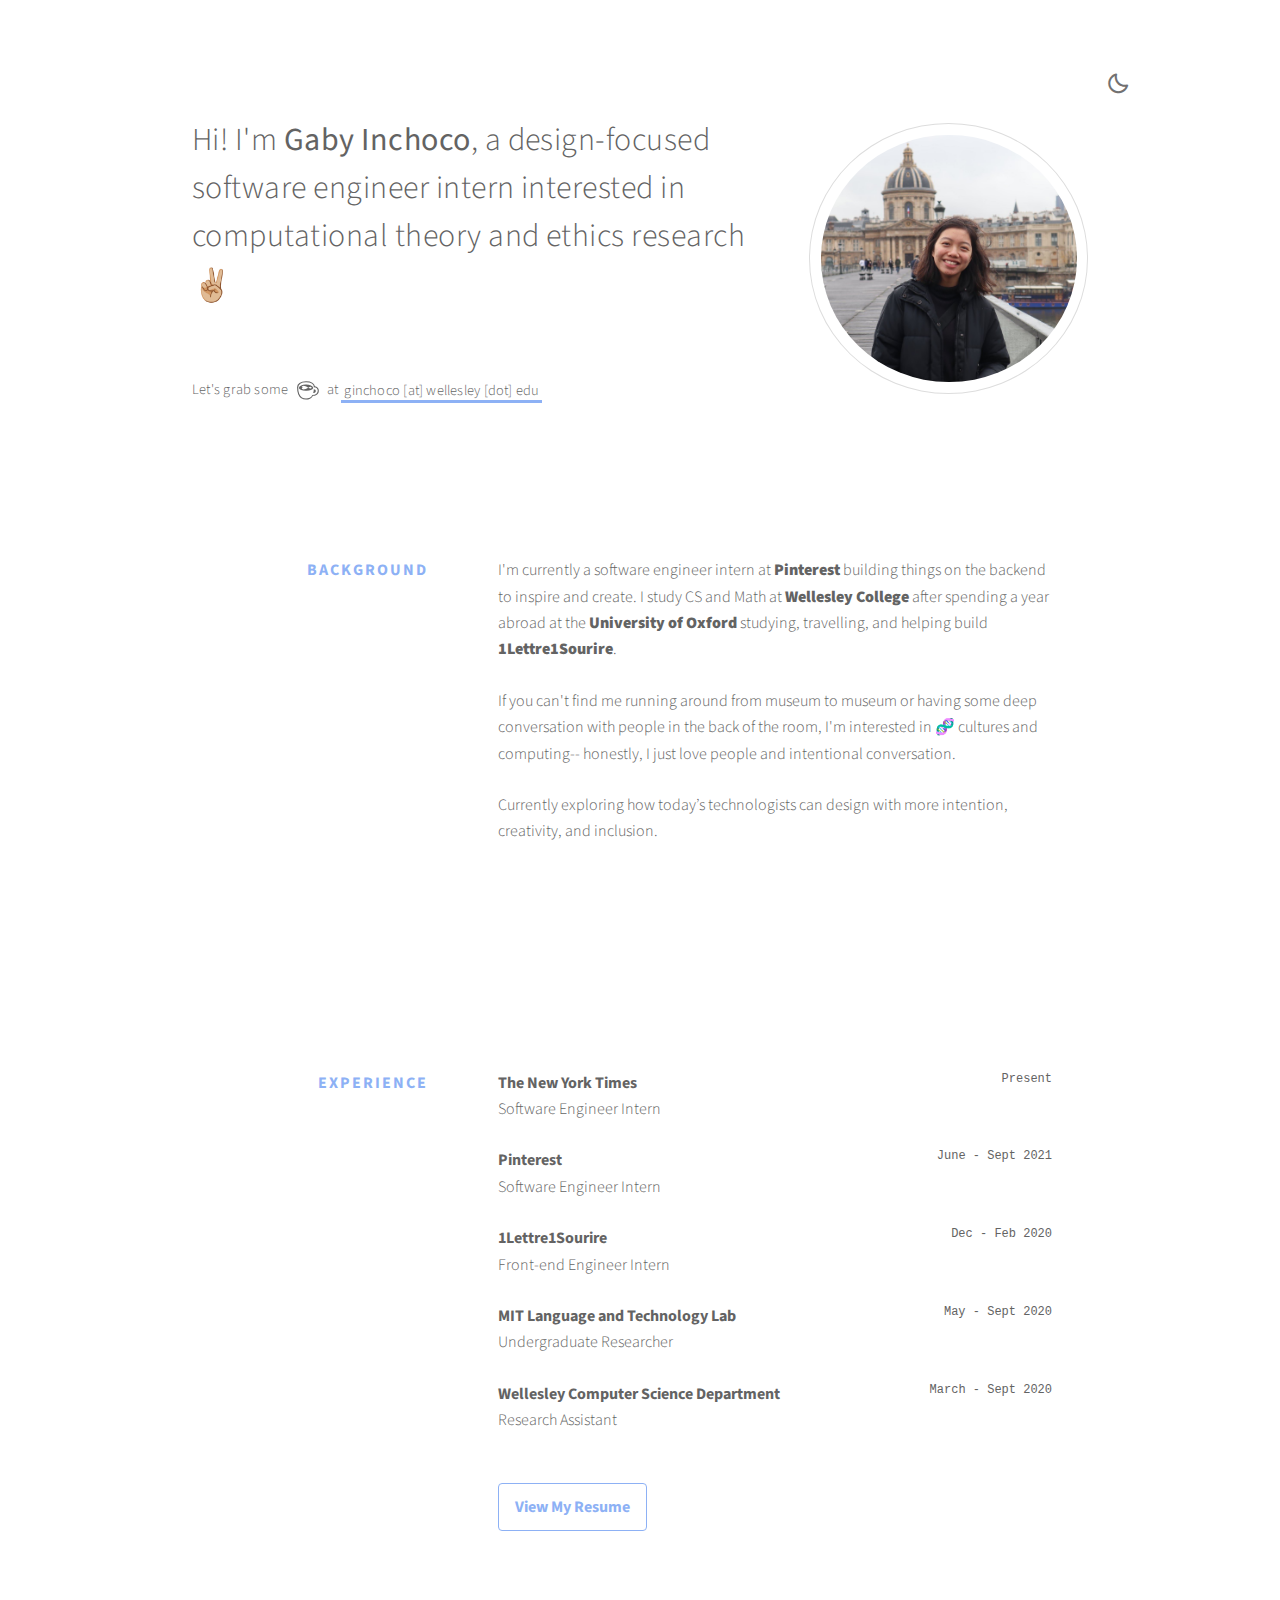
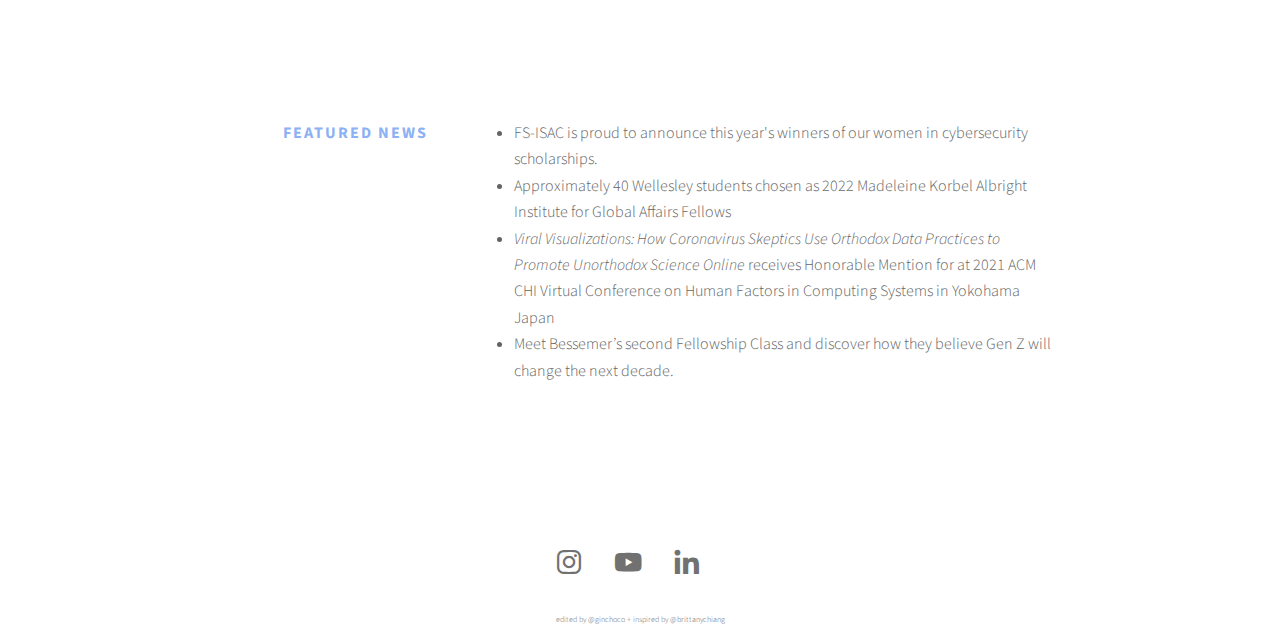
==== index.html @ db8f7f06 "update jobs" ====
<!DOCTYPE HTML>
<html>

<head>
	<title>Gabrielle Inchoco | Home</title>
	<meta charset="utf-8" />
	<meta name="viewport" content="width=device-width, initial-scale=1, user-scalable=no" />
	<meta name="description" content="Hi! I'm Gabrielle (or Gaby) Inchoco and welcome to my portfolio website. I'm a design-focused software engineer intern interested in computational theory and ethics research.">
	<link rel="stylesheet" href="assets/css/main.css"/>
	<link rel="stylesheet" href="https://unpkg.com/swiper/swiper-bundle.min.css"/>
	<link rel="icon"
		href="data:image/svg+xml,<svg xmlns=%22http://www.w3.org/2000/svg%22 viewBox=%220 0 100 100%22><text y=%22.9em%22 font-size=%2290%22>🏔️</text></svg>">
	<link href='https://unpkg.com/boxicons@2.0.9/css/boxicons.min.css' rel='stylesheet'>

</head>

<body class="is-preload">
	<div id="wrapper">
		<!-- Nav -->
				<nav id="nav-bar">
					<ul>
						<li><i class='bx bx-moon change-theme' id='theme-button' style='font-size: x-large'></i></li>
					</ul>
				</nav>

		<!-- Main -->
		<div id="main">

			<!-- Introduction -->
			<section id="intro" class="main">
				<div class="spotlight">
					<div class="content">
						<header class="major"></header>
						<p>
							<h2>Hi! I'm <b>Gaby Inchoco</b>, a design-focused software engineer intern interested in computational theory and ethics research
								<div class="shake">
									<span style='font-size:50;' class="hvr-buzz-out">&#9996;&#127996;</span>
								</div>	
							</h2>
							<br>
							<h5>
								Let's grab some <div class="bounce"><span style='font-size: xx-large;margin: .25em .20em;' class="hvr-bob">&#9749;</span></div> at
								<a href="mailto:ginchoco@wellesley.edu" class="highlight-link">ginchoco [at] wellesley [dot] edu</a>
							</h5>
						</p>
						
					</div>
					<span class="image major"><img src="images/profile_photo.jpg" alt="gaby inchoco portfolio profile picture"></span>
				</div>
			</section>


			<!-- Background Section -->
			<section class="section background">
				<div class="section_title">Background</div>
				<div class="section_content">
					<p> I'm currently a software engineer intern at 
						<a class="underline-link" href="https://www.pinterest.com/" target="_blank">Pinterest</a> 
						building things on the backend to inspire and create. I study CS and Math at 
						<a class="underline-link" href="https://www.wellesley.edu/" target="_blank">Wellesley College</a> 
						after spending a year abroad at the 
						<a class="underline-link" href="https://www.ox.ac.uk/" target="_blank">University of Oxford</a> 
						studying, travelling, and helping build 
						<a class="underline-link" href="https://1lettre1sourire.org/en/1-letter-1-smile/" target="_blank">1Lettre1Sourire</a>. 
					</p>

					<p>If you can't find me running around from museum to museum or having some deep conversation with people in the back of the room, I'm interested in 🧬 cultures and computing-- honestly, I just love people and intentional conversation.</p>
					<p>Currently exploring how today’s technologists can design with more intention, creativity, and inclusion.</p>
					<!-- <p>As a software engineer, I enjoy bridging the gap between engineering and design — combining my technical knowledge with my keen eye for design to create a beautiful product. My goal is to always build applications that are scalable and efficient under the hood while providing engaging, pixel-perfect user experiences.</p> -->
					<!-- <p><strong>When I'm not working</strong>, I'm probably painting, making videos, or spending hours in a museum.</p> -->
				</div>
			</section>

			<!-- Experience -->
			<section class="section experience">
				<div class="section_title">Experience</div>
				<div class="section_content">
					<div class="jobs">
				
						<!-- NYT -->
						<div class="job">
                            <div class="time-place">
                                <div class="job__company">
                                    <a href="https://www.nytco.com/" target="_blank">The New York Times</a>
                                </div>
                                <div class="job__time">Present</div>
                            </div>
                            <div class="job__position">Software Engineer Intern</div>
                        </div>

						<!-- Pinterest -->
						<div class="job">
                            <div class="time-place">
                                <div class="job__company">
                                    <a href="https://www.pinterest.com/" target="_blank">Pinterest</a>
                                </div>
                                <div class="job__time">June - Sept 2021</div>
                            </div>
                            <div class="job__position">Software Engineer Intern</div>
                        </div>

						<!-- MIT -->
						<div class="job">
                            <div class="time-place">
                                <div class="job__company">
                                    <a href="https://1lettre1sourire.org/en/1-letter-1-smile/" target="_blank">1Lettre1Sourire</a>
                                </div>
                                <div class="job__time">Dec - Feb 2020</div>
                            </div>
                            <div class="job__position">Front-end Engineer Intern</div>
                        </div>

						<!-- MIT -->
						<div class="job">
                            <div class="time-place">
                                <div class="job__company">
                                    <a href="https://langtechlab.mit.edu/" target="_blank">MIT Language and Technology Lab</a>
                                </div>
                                <div class="job__time">May - Sept 2020</div>
                            </div>
                            <div class="job__position">Undergraduate Researcher</div>
                        </div>

						<!-- MIT -->
						<div class="job">
                            <div class="time-place">
                                <div class="job__company">
                                    <a href="https://www.wellesley.edu/cs" target="_blank">Wellesley Computer Science Department</a>
                                </div>
                                <div class="job__time">March - Sept 2020</div>
                            </div>
                            <div class="job__position">Research Assistant</div>
                        </div>
					</div>
					<a href="Gabrielle Inchoco SWE Resume (1).pdf" target="_blank" class="arrow-link">View My Resume</a>
				</div>
			</section>

			<!-- Featured Section -->
			<section class="section featured">
				<div class="section_title">Featured News</div>
				<div class="section_content">
					<ul >
						<li><a href="https://www.fsisac.com/2020-scholarship-winners">FS-ISAC is proud to announce this year's winners of our women in cybersecurity scholarships.</a></li>
						<li><a href="https://www.wellesley.edu/albright/fellowship/fellows">Approximately 40 Wellesley students chosen as 2022 Madeleine Korbel Albright Institute for Global Affairs Fellows</a></li>
						<li><a href="https://dl.acm.org/doi/proceedings/10.1145/3411764?tocHeading=heading49"><i>Viral Visualizations: How Coronavirus Skeptics Use Orthodox Data Practices to Promote Unorthodox Science Online</i> receives Honorable Mention for at 2021 ACM CHI Virtual Conference on Human Factors in Computing Systems in Yokohama Japan</a></li>
						<li><a href="https://www.bvp.com/news/bessemers-2021-fellowship-class">Meet Bessemer’s second Fellowship Class and discover how they believe Gen Z will change the next decade. </a></li>
					</ul>
				</div>
			</section>


		</div>


		<!-- Footer -->
		<footer id="footer">
						
			<!-- Links -->
			<ul class="icons">
				<li><a href="https://www.instagram.com/gabyinchoco/" class="icon brands"><i
							class='bx bxl-instagram'></i></a></li>
				<li><a href="https://www.youtube.com/channel/UCKp_rww1Nr6jMNwsH_kmVCg" class="icon brands"><i
							class='bx bxl-youtube'></i></a></li>
				<li><a href="https://www.linkedin.com/in/gabrielle-inchoco/" class="icon brands"><i
							class='bx bxl-linkedin'></i></a></li>
			</ul>


			<p class="copyright">edited by <a href="https://github.com/ginchoco">@ginchoco</a> + inspired by <a href="https://github.com/bchiang7">@brittanychiang</a></p>
		</footer>

	</div>

	<!-- Scripts -->
	<script src="assets/js/jquery.min.js"></script>
	<script src="assets/js/jquery.scrollex.min.js"></script>
	<script src="assets/js/jquery.scrolly.min.js"></script>
	<script src="assets/js/browser.min.js"></script>
	<script src="assets/js/breakpoints.min.js"></script>
	<script src="assets/js/util.js"></script>
	<script src="assets/js/main.js"></script>
    <script src="https://unpkg.com/swiper/swiper-bundle.min.js"></script>
	<script>
		var swiper = new Swiper(".mySwiper", {
		  pagination: {
			el: ".swiper-pagination",
			clickable: true,
			renderBullet: function (index, className) {
			  return '<span class="' + className + '">' +  "</span>";
			},
		  },
		});
	  </script>
</body>

</html>
---- assets/css/main.css ----
@import url(fontawesome-all.min.css);
@import 'https://fonts.googleapis.com/css?family=Source+Sans+Pro:300,400';

/* Light theme */
:root {
	--background-color: white;
	--text-color: #636363; /* #636363 */
	--highlight-color: #8db1f5;
	--other-highlight-color: #8db2f531;
	--icon-color: #727171;
}

html, body, div, span, applet, object,
iframe, h1, h2, h3, h4, h5, h6, p, blockquote,
pre, a, abbr, acronym, address, big, cite,
code, del, dfn, em, img, ins, kbd, q, s, samp,
small, strike, strong, sub, sup, tt, var, b,
u, i, center, dl, dt, dd, ol, ul, li, fieldset,
form, label, legend, table, caption, tbody,
tfoot, thead, tr, th, td, article, aside,
canvas, details, embed, figure, figcaption,
footer, header, hgroup, menu, nav, output, ruby,
section, summary, time, mark, audio, video {
	margin: 0;
	padding: 0;
	border: 0;
	font-size: 100%;
	font: inherit;
	vertical-align: baseline;}

article, aside, details, figcaption, figure,
footer, header, hgroup, menu, nav, section {
	display: block;}

body {
	line-height: 1;
}

ol, ul {
	list-style: none;
}

blockquote, q {
	quotes: none;
}

	blockquote:before, blockquote:after, q:before, q:after {
		content: '';
		content: none;
	}

table {
	border-collapse: collapse;
	border-spacing: 0;
}

body {
	-webkit-text-size-adjust: none;
}

mark {
	background-color: transparent;
	color: inherit;
}

input::-moz-focus-inner {
	border: 0;
	padding: 0;
}

input, select, textarea {
	-moz-appearance: none;
	-webkit-appearance: none;
	-ms-appearance: none;
	appearance: none;
}

/* Basic */

	@-ms-viewport {
		width: device-width;
	}

	body {
		-ms-overflow-style: scrollbar;
	}

	@media screen and (max-width: 480px) {

		html, body {
			min-width: 320px;
		}

	}

	html {
		box-sizing: border-box;
	}

	*, *:before, *:after {
		box-sizing: inherit;
	}

	body {
		background-color: var(--background-color);
		margin-top: 2rem;
		}

		body.is-preload *, body.is-preload *:before, body.is-preload *:after {
			-moz-animation: none !important;
			-webkit-animation: none !important;
			-ms-animation: none !important;
			animation: none !important;
			-moz-transition: none !important;
			-webkit-transition: none !important;
			-ms-transition: none !important;
			transition: none !important;
		}
	
		/* SWIPER */
		.swiper {
			width: 100%;
			height: 100%;
			}

		.swiper-slide {
			text-align: center;
			font-size: 18px;
			background: #fff;

			/* Center slide text vertically */
			display: -webkit-box;
			display: -ms-flexbox;
			display: -webkit-flex;
			display: flex;
			-webkit-box-pack: center;
			-ms-flex-pack: center;
			-webkit-justify-content: center;
			justify-content: center;
			-webkit-box-align: center;
			-ms-flex-align: center;
			-webkit-align-items: center;
			align-items: center;
			}

		.swiper-pagination-bullet {
			opacity: 1;
			background: white !important;
			border: 2.5px solid var(--text-color) !important;
			padding: 3px;
			}

			.swiper-pagination-bullet-active {
				color: #fff;
				background: var(--text-color) !important; 
				border: 2.5px solid var(--text-color);
				}

	/* Buzz Out */
	@-webkit-keyframes hvr-buzz-out {
	10% {
		-webkit-transform: translateX(3px) rotate(2deg);
		transform: translateX(3px) rotate(2deg);
	}
	20% {
		-webkit-transform: translateX(-3px) rotate(-2deg);
		transform: translateX(-3px) rotate(-2deg);
	}
	30% {
		-webkit-transform: translateX(3px) rotate(2deg);
		transform: translateX(3px) rotate(2deg);
	}
	40% {
		-webkit-transform: translateX(-3px) rotate(-2deg);
		transform: translateX(-3px) rotate(-2deg);
	}
	50% {
		-webkit-transform: translateX(2px) rotate(1deg);
		transform: translateX(2px) rotate(1deg);
	}
	60% {
		-webkit-transform: translateX(-2px) rotate(-1deg);
		transform: translateX(-2px) rotate(-1deg);
	}
	70% {
		-webkit-transform: translateX(2px) rotate(1deg);
		transform: translateX(2px) rotate(1deg);
	}
	80% {
		-webkit-transform: translateX(-2px) rotate(-1deg);
		transform: translateX(-2px) rotate(-1deg);
	}
	90% {
		-webkit-transform: translateX(1px) rotate(0);
		transform: translateX(1px) rotate(0);
	}
	100% {
		-webkit-transform: translateX(-1px) rotate(0);
		transform: translateX(-1px) rotate(0);
	}
	}
	@keyframes hvr-buzz-out {
	10% {
		-webkit-transform: translateX(3px) rotate(2deg);
		transform: translateX(3px) rotate(2deg);
	}
	20% {
		-webkit-transform: translateX(-3px) rotate(-2deg);
		transform: translateX(-3px) rotate(-2deg);
	}
	30% {
		-webkit-transform: translateX(3px) rotate(2deg);
		transform: translateX(3px) rotate(2deg);
	}
	40% {
		-webkit-transform: translateX(-3px) rotate(-2deg);
		transform: translateX(-3px) rotate(-2deg);
	}
	50% {
		-webkit-transform: translateX(2px) rotate(1deg);
		transform: translateX(2px) rotate(1deg);
	}
	60% {
		-webkit-transform: translateX(-2px) rotate(-1deg);
		transform: translateX(-2px) rotate(-1deg);
	}
	70% {
		-webkit-transform: translateX(2px) rotate(1deg);
		transform: translateX(2px) rotate(1deg);
	}
	80% {
		-webkit-transform: translateX(-2px) rotate(-1deg);
		transform: translateX(-2px) rotate(-1deg);
	}
	90% {
		-webkit-transform: translateX(1px) rotate(0);
		transform: translateX(1px) rotate(0);
	}
	100% {
		-webkit-transform: translateX(-1px) rotate(0);
		transform: translateX(-1px) rotate(0);
	}
	}
	.shake{
		animation: hvr-buzz-out 2s;
		display: inline-block;
	}
	.hvr-buzz-out {
	display: inline-block;
	vertical-align: middle;
	-webkit-transform: perspective(1px) translateZ(0);
	transform: perspective(1px) translateZ(0);
	box-shadow: 0 0 1px rgba(0, 0, 0, 0);
	}
		.hvr-buzz-out:hover, .hvr-buzz-out:focus, .hvr-buzz-out:active {
		-webkit-animation-name: hvr-buzz-out;
		animation-name: hvr-buzz-out;
		-webkit-animation-duration: 0.75s;
		animation-duration: 1.25s;
		-webkit-animation-timing-function: linear;
		animation-timing-function: linear;
		-webkit-animation-iteration-count: 1;
		animation-iteration-count: 1;
		}
.bounce{
	animation: hvr-bob .5s;
	animation-iteration-count: 3;
	display: inline-block;
}
/* Bob */
@-webkit-keyframes hvr-bob {
	0% {
	  -webkit-transform: translateY(-8px);
	  transform: translateY(-8px);
	}
	50% {
	  -webkit-transform: translateY(-4px);
	  transform: translateY(-4px);
	}
	100% {
	  -webkit-transform: translateY(-8px);
	  transform: translateY(-8px);
	}
  }
  @keyframes hvr-bob {
	0% {
	  -webkit-transform: translateY(-8px);
	  transform: translateY(-8px);
	}
	50% {
	  -webkit-transform: translateY(-4px);
	  transform: translateY(-4px);
	}
	100% {
	  -webkit-transform: translateY(-8px);
	  transform: translateY(-8px);
	}
  }
  @-webkit-keyframes hvr-bob-float {
	100% {
	  -webkit-transform: translateY(-8px);
	  transform: translateY(-8px);
	}
  }
  @keyframes hvr-bob-float {
	100% {
	  -webkit-transform: translateY(-8px);
	  transform: translateY(-8px);
	}
  }
  .hvr-bob {
	display: inline-block;
	vertical-align: middle;
	-webkit-transform: perspective(1px) translateZ(0);
	transform: perspective(1px) translateZ(0);
	box-shadow: 0 0 1px rgba(0, 0, 0, 0);
  }
  .hvr-bob:hover, .hvr-bob:focus, .hvr-bob:active {
	-webkit-animation-name: hvr-bob-float, hvr-bob;
	animation-name: hvr-bob-float, hvr-bob;
	-webkit-animation-duration: .3s, .3s;
	animation-duration: .3s, .3s;
	-webkit-animation-delay: 0s, .3s;
	animation-delay: 0s, .3s;
	-webkit-animation-timing-function: ease-out, ease-in-out;
	animation-timing-function: ease-out, ease-in-out;
	-webkit-animation-iteration-count: 1, infinite;
	animation-iteration-count: 1, infinite;
	-webkit-animation-fill-mode: forwards;
	animation-fill-mode: forwards;
	-webkit-animation-direction: normal, alternate;
	animation-direction: normal, alternate;
  }
  


		/* Pop */
	@-webkit-keyframes hvr-pop {
		50% {
		-webkit-transform: scale(1.2);
		transform: scale(1.2);
		}
	}
	@keyframes hvr-pop {
		50% {
		-webkit-transform: scale(1.2);
		transform: scale(1.2);
		}
	}
	.hvr-pop {
		display: inline-block;
		vertical-align: middle;
		-webkit-transform: perspective(1px) translateZ(0);
		transform: perspective(1px) translateZ(0);
		box-shadow: 0 0 1px rgba(0, 0, 0, 0);
	}
	.hvr-pop:hover, .hvr-pop:focus, .hvr-pop:active {
		-webkit-animation-name: hvr-pop;
		animation-name: hvr-pop;
		-webkit-animation-duration: 0.3s;
		animation-duration: 0.3s;
		-webkit-animation-timing-function: linear;
		animation-timing-function: linear;
		-webkit-animation-iteration-count: 1;
		animation-iteration-count: 1;
	}
	
/* Type */

	body {
		background-color: var(--background-color); /* Background color*/
		/* Old color was light green #e8ebe8  #d7dadd fj */
		
		/* background-imafimage: linear-gradient(90deg, #efa8b0, #a89cc8, #8cc9f0); */
		/* background-image: url("images/overlay.png"), linear-gradient(45deg, #ffffff 5%, #EFAF87 95%); */
			
			/* background-image: url("images/overlay.png"), -moz-linear-gradient(45deg, #E5F3B8 15%, #9CB543 85%);
			background-image: url("images/overlay.png"), -webkit-linear-gradient(45deg, #9fb595 15%, #708068 85%);
			background-image: url("images/overlay.png"), -ms-linear-gradient(45deg, rgb(255, 255, 255) 15%, #7686ec 85%); */
			
		color: var(--icon-color); /* Social media icon colors */
	}

	body, input, select, textarea {
		font-family: "Source Sans Pro", Helveca, sans-serif;
		font-size: 17pt;
		font-weight: 300;
		line-height: 1.65;
	}

		@media screen and (max-width: 1680px) {

			body, input, select, textarea {
				font-size: 14pt;
			}

		}

		@media screen and (max-width: 1280px) {

			body, input, select, textarea {
				font-size: 12pt;
			}

		}

		@media screen and (max-width: 360px) {

			body, input, select, textarea {
				font-size: 11pt;
			}

		}
/* hyperlink */
	a {
		-moz-transition: color 0.2s ease, border-bottom 0.2s ease;
		-webkit-transition: color 0.2s ease, border-bottom 0.2s ease;
		-ms-transition: color 0.2s ease, border-bottom 0.2s ease;
		transition: color 0.2s ease, border-bottom 0.2s ease;
		text-decoration: none;
		color: var(--text-color);
	}
		a:hover{
			color: var(--highlight-color) !important;
		}

		a.highlight-link {
			-webkit-transition: all .2s ease-in-out;
			transition: all .2s ease-in-out;
			display: inline-block;
			padding: 2px 3px;
			text-decoration: none;
			-webkit-box-shadow: inset 0 -3px 0 var(--highlight-color);
			box-shadow: inset 0 -3px 0 var(--highlight-color);
		}
		/* fj */
		a.highlight-link:hover {
			-webkit-box-shadow: inset 0 -33px 0 0 #c7d2dd;
			box-shadow: inset 0 -33px 0 0 var(--highlight-color);
			color: var(--background-color) !important;
			border-radius: .25em;

		}
	
	strong, b {
		font-weight: 400;
	}

	em, i {
		font-style: italic;
	}

	p {
		margin: 0 0 2em 0;
	}

		p.content {
			-moz-columns: 20em 2;
			-webkit-columns: 20em 2;
			-ms-columns: 20em 2;
			columns: 20em 2;
			-moz-column-gap: 2em;
			-webkit-column-gap: 2em;
			-ms-column-gap: 2em;
			column-gap: 2em;
			text-align: justify;
		}

	h1, h2, h3, h4, h5, h6 {
		font-weight: 300;
		line-height: 1.5;
		margin: 0 0 0.7em 0;
		letter-spacing: .015em;
	}

		h1 a, h2 a, h3 a, h4 a, h5 a, h6 a {
			color: inherit;
			text-decoration: none;
		}

	h1 {
		font-size: 2.5em;
		line-height: 1.2;
	}

	h2 {
		font-size: 2em;
	}

	h3 {
		font-size: 1.25em;
	}

	h4 {
		font-size: 1.1em;
	}

	h5 {
		font-size: 0.9em;
	}

	h6 {
		font-size: 0.7em;
	}
	
	.title a {
		background-image: linear-gradient(to right, rgba(255,255,255,0) 50%, rgb(205, 230, 200) 50%);
		background-position: -0% 0;
		background-size: 200% auto;
		transition: background-position 0.5s ease-out;
	  }
	  .title a:hover {
		background-position: -99.99% 0;
	  }
	  
	@media screen and (max-width: 736px) {

		h1 {
			font-size: 2em;
		}

	}

	sub {
		font-size: 0.8em;
		position: relative;
		top: 0.5em;
	}

	sup {
		font-size: 0.8em;
		position: relative;
		top: -0.5em;
	}

	blockquote {
		border-left: solid 4px;
		font-style: italic;
		margin: 0 0 2em 0;
		padding: 0.5em 0 0.5em 2em;
	}

	code {
		border-radius: 8px;
		border: solid 1px;
		font-family: "Courier New", monospace;
		font-size: 0.9em;
		margin: 0 0.25em;
		padding: 0.25em 0.65em;
	}

	pre {
		-webkit-overflow-scrolling: touch;
		font-family: "Courier New", monospace;
		font-size: 0.9em;
		margin: 0 0 2em 0;
	}

		pre code {
			display: block;
			line-height: 1.75;
			padding: 1em 1.5em;
			overflow-x: auto;
		}

	hr {
		border: 0;
		border-bottom: solid 1px;
		margin: 2em 0;
	}

		hr.major {
			margin: 3em 0;
		}

	.align-left {
		text-align: left;
	}

	.align-center {
		text-align: center;
	}

	.align-right {
		text-align: right;
	}

	input, select, textarea {
		color: var(--background-color);
	}

	a:hover {
		color: var(--background-color);
	}

	strong, b {
		color: var(--background-color);
	}

	h1, h2, h3, h4, h5, h6 {
		color:var(--text-color);  /*Header "Portfolio" */
	}

	hr {
		border-bottom-color: rgba(255, 255, 255, 0.35);
	}


/* Section Background sb */

.section {
    display: -webkit-box;
    display: -ms-flexbox;
    display: flex;
    -webkit-box-pack: center;
    -ms-flex-pack: center;
    justify-content: center;
    padding: 150px 170px 40px 
}

@media screen and (max-width: 1280px) {
    .section {
        padding:100px
    }
}

@media screen and (max-width: 1024px) {
    .section {
        padding:50px
    }
}

@media screen and (max-width: 768px) {
    .section {
        display:block
    }
}

@media screen and (max-width: 480px) {
    .section {
        padding:50px 35px
    }
}

.section_title {
    -ms-flex-negative: 0;
    flex-shrink: 0;
    width: 200px;
    margin-right: 70px;
    text-transform: uppercase;
    text-align: right;
    font-weight: 700;
    letter-spacing: 2px;
	color: var(--highlight-color);
}

@media screen and (max-width: 1024px) {
    .section_title {
        margin-right:50px
    }
}

@media screen and (max-width: 850px) {
    .section_title {
        width:150px
    }
}

@media screen and (max-width: 768px) {
    .section_title {
        text-align:left;
        width: auto
    }
}

.section_content {
    font-weight: 300;
    font-size: 1rem;
    width: 100%;
    max-width: 650px;
	color: var(--text-color);
}

@media screen and (max-width: 768px) {
    .section_content {
        padding-top:30px;
        padding-left: 50px
    }
}

@media screen and (max-width: 480px) {
    .section_content {
        padding-left:30px
    }
}

.section_content p {
    margin-top: 0;
    margin-bottom: 25px
}

.section_content .underline-link {
    position: relative;
    display: inline-block;
	font-weight: 900;
}

.section_content .underline-link:after {
    position: absolute;
    top: 100%;
    left: 0;
    width: 100%;
    height: 1px;
    background: var(--highlight-color);
    content: '';
    opacity: 0;
    -webkit-transition: height .3s,opacity .3s,-webkit-transform .3s;
    transition: height .3s,opacity .3s,-webkit-transform .3s;
    transition: height .3s,opacity .3s,transform .3s;
    transition: height .3s,opacity .3s,transform .3s,-webkit-transform .3s;
    -webkit-transform: translateY(-5px);
    transform: translateY(-5px)
}

.section_content .underline-link:focus:after,.section_content .underline-link:hover:after {
    height: 2px;
    border-radius: 3px;
    opacity: 1;
    -webkit-transform: translateY(-2px);
    transform: translateY(-2px)
}


.arrow-link {
	color: var(--highlight-color);
    background-color: transparent;
    border: 1px solid var(--highlight-color);
    border-radius: 4px;
    padding: 0.75rem 1rem;
    line-height: 1;
    text-decoration: none;
	font-weight: 700
}
	.arrow-link:hover {
		color: var(--highlight-color) !important;
		background-color: var(--other-highlight-color);
		border: 1px solid var(--highlight-color);
		border-radius: 4px;
		padding: 0.75rem 1rem;
		line-height: 1;
		text-decoration: none;
		font-weight: 700
	}

/* Jobs */

.experience .jobs {
    margin-bottom: 60px
}

.experience .job {
    margin-bottom: 25px
}

.experience .job .time-place {
    display: -webkit-box;
    display: -ms-flexbox;
    display: flex;
    -webkit-box-pack: justify;
    -ms-flex-pack: justify;
    justify-content: space-between
}

@media screen and (max-width: 480px) {
    .experience .job .time-place {
        display:block
    }
}

.experience .job__company {
    font-weight: 700
}

.experience .job__time {
    font-size: .75rem;
    font-family: Inconsolata,monospace
}

@media screen and (max-width: 480px) {
    .experience .job__time {
        font-size:.75rem
    }
}

/* Box */

	.box {
		border-radius: 8px;
		border: solid;
		margin-bottom: 2em;
		padding: 1.5em;
	}

		.box > :last-child,
		.box > :last-child > :last-child,
		.box > :last-child > :last-child > :last-child {
			margin-bottom: 0;
		}

		.box.alt {
			border: 0;
			border-radius: 0;
			padding: 0;
		}

	.box {
		border-color: rgba(255, 255, 255, 0.35);
	}

/* Button */

	input[type="submit"],
	input[type="reset"],
	input[type="button"],
	button,
	.button {
		-moz-appearance: none;
		-webkit-appearance: none;
		-ms-appearance: none;
		appearance: none;
		-moz-transition: background-color 0.2s ease-in-out, color 0.2s ease-in-out;
		-webkit-transition: background-color 0.2s ease-in-out, color 0.2s ease-in-out;
		-ms-transition: background-color 0.2s ease-in-out, color 0.2s ease-in-out;
		transition: background-color 0.2s ease-in-out, color 0.2s ease-in-out;
		border-radius: 8px;
		border: 0;
		cursor: pointer;
		display: inline-block;
		font-weight: 300;
		height: 2.75em;
		line-height: 2.75em;
		min-width: 9.25em;
		padding: 0 1.5em;
		text-align: center;
		text-decoration: none;
		white-space: nowrap;
	}

		input[type="submit"].icon,
		input[type="reset"].icon,
		input[type="button"].icon,
		button.icon,
		.button.icon {
			padding-left: 1.35em;
		}

			input[type="submit"].icon:before,
			input[type="reset"].icon:before,
			input[type="button"].icon:before,
			button.icon:before,
			.button.icon:before {
				margin-right: 0.5em;
			}

		input[type="submit"].fit,
		input[type="reset"].fit,
		input[type="button"].fit,
		button.fit,
		.button.fit {
			width: 100%;
		}

		input[type="submit"].small,
		input[type="reset"].small,
		input[type="button"].small,
		button.small,
		.button.small {
			font-size: 0.8em;
		}

		input[type="submit"].large,
		input[type="reset"].large,
		input[type="button"].large,
		button.large,
		.button.large {
			font-size: 1.35em;
		}

		input[type="submit"].disabled, input[type="submit"]:disabled,
		input[type="reset"].disabled,
		input[type="reset"]:disabled,
		input[type="button"].disabled,
		input[type="button"]:disabled,
		button.disabled,
		button:disabled,
		.button.disabled,
		.button:disabled {
			pointer-events: none;
			opacity: 0.25;
		}

		@media screen and (max-width: 736px) {

			input[type="submit"],
			input[type="reset"],
			input[type="button"],
			button,
			.button {
				min-width: 0;
			}

		}

	input[type="submit"],
	input[type="reset"],
	input[type="button"],
	button,
	.button {
		background-color: transparent;
		box-shadow: inset 0 0 0 1px rgba(255, 255, 255, 0.35);
		color: var(--background-color) !important;
	}

		input[type="submit"]:hover,
		input[type="reset"]:hover,
		input[type="button"]:hover,
		button:hover,
		.button:hover {
			background-color: rgba(255, 255, 255, 0.075);
		}

		input[type="submit"]:active,
		input[type="reset"]:active, 
		input[type="button"]:active,
		button:active,
		.button:active {
			background-color: rgba(255, 255, 255, 0.2);
		}

		input[type="submit"].icon:before,
		input[type="reset"].icon:before,
		input[type="button"].icon:before,
		button.icon:before,
		.button.icon:before {
			color: rgba(255, 255, 255, 0.5);
		}

		input[type="submit"].primary,
		input[type="reset"].primary,
		input[type="button"].primary,
		button.primary,
		.button.primary {
			background-color: #8cc9f0;
			color: #ffffff !important;
			box-shadow: none;
		}

			input[type="submit"].primary:hover,
			input[type="reset"].primary:hover,
			input[type="button"].primary:hover,
			button.primary:hover,
			.button.primary:hover {
				background-color: #9acff2;
			}

			input[type="submit"].primary:active,
			input[type="reset"].primary:active,
			input[type="button"].primary:active,
			button.primary:active,
			.button.primary:active {
				background-color: #7ec3ee;
			}

			input[type="submit"].primary.icon:before,
			input[type="reset"].primary.icon:before,
			input[type="button"].primary.icon:before,
			button.primary.icon:before,
			.button.primary.icon:before {
				color: #ffffff !important;
			}

/* Form */

	form {
		margin: 0 0 2em 0;
	}

	label {
		display: block;
		font-size: 0.9em;
		font-weight: 400;
		margin: 0 0 1em 0;
	}

	input[type="text"],
	input[type="password"],
	input[type="email"],
	select,
	textarea {
		-moz-appearance: none;
		-webkit-appearance: none;
		-ms-appearance: none;
		appearance: none;
		border-radius: 8px;
		border: solid 1px;
		color: inherit;
		display: block;
		outline: 0;
		padding: 0 1em;
		text-decoration: none;
		width: 100%;
	}

		input[type="text"]:invalid,
		input[type="password"]:invalid,
		input[type="email"]:invalid,
		select:invalid,
		textarea:invalid {
			box-shadow: none;
		}

	select {
		background-size: 1.25rem;
		background-repeat: no-repeat;
		background-position: calc(100% - 1rem) center;
		height: 2.75em;
		padding-right: 2.75em;
		text-overflow: ellipsis;
	}

		select:focus::-ms-value {
			background-color: transparent;
		}

		select::-ms-expand {
			display: none;
		}

	input[type="text"],
	input[type="password"],
	input[type="email"],
	select {
		height: 2.75em;
	}

	textarea {
		padding: 0.75em 1em;
	}

	input[type="checkbox"],
	input[type="radio"] {
		-moz-appearance: none;
		-webkit-appearance: none;
		-ms-appearance: none;
		appearance: none;
		display: block;
		float: left;
		margin-right: -2em;
		opacity: 0;
		width: 1em;
		z-index: -1;
	}

		input[type="checkbox"] + label,
		input[type="radio"] + label {
			text-decoration: none;
			cursor: pointer;
			display: inline-block;
			font-size: 1em;
			font-weight: 300;
			padding-left: 2.4em;
			padding-right: 0.75em;
			position: relative;
		}

			input[type="checkbox"] + label:before,
			input[type="radio"] + label:before {
				-moz-osx-font-smoothing: grayscale;
				-webkit-font-smoothing: antialiased;
				display: inline-block;
				font-style: normal;
				font-variant: normal;
				text-rendering: auto;
				line-height: 1;
				text-transform: none !important;
				font-family: 'Font Awesome 5 Free';
				font-weight: 900;
			}

			input[type="checkbox"] + label:before,
			input[type="radio"] + label:before {
				border-radius: 8px;
				border: solid 1px;
				content: '';
				display: inline-block;
				font-size: 0.8em;
				height: 2.0625em;
				left: 0;
				line-height: 2.0625em;
				position: absolute;
				text-align: center;
				top: 0;
				width: 2.0625em;
			}

		input[type="checkbox"]:checked + label:before,
		input[type="radio"]:checked + label:before {
			content: '\f00c';
		}

	input[type="checkbox"] + label:before {
		border-radius: 8px;
	}

	input[type="radio"] + label:before {
		border-radius: 100%;
	}

	::-webkit-input-placeholder {
		opacity: 1.0;
	}

	:-moz-placeholder {
		opacity: 1.0;
	}

	::-moz-placeholder {
		opacity: 1.0;
	}

	:-ms-input-placeholder {
		opacity: 1.0;
	}

	label {
		color: #ffffff;
	}

	input[type="text"],
	input[type="password"],
	input[type="email"],
	select,
	textarea {
		background-color: rgba(255, 255, 255, 0.075);
		border-color: rgba(255, 255, 255, 0.35);
	}

		input[type="text"]:focus,
		input[type="password"]:focus,
		input[type="email"]:focus,
		select:focus,
		textarea:focus {
			border-color: #8cc9f0;
			box-shadow: 0 0 0 1px #8cc9f0;
		}

	select {
		background-image: url("data:image/svg+xml;charset=utf8,%3Csvg xmlns='https://www.w3.org/2000/svg' width='40' height='40' preserveAspectRatio='none' viewBox='0 0 40 40'%3E%3Cpath d='M9.4,12.3l10.4,10.4l10.4-10.4c0.2-0.2,0.5-0.4,0.9-0.4c0.3,0,0.6,0.1,0.9,0.4l3.3,3.3c0.2,0.2,0.4,0.5,0.4,0.9 c0,0.4-0.1,0.6-0.4,0.9L20.7,31.9c-0.2,0.2-0.5,0.4-0.9,0.4c-0.3,0-0.6-0.1-0.9-0.4L4.3,17.3c-0.2-0.2-0.4-0.5-0.4-0.9 c0-0.4,0.1-0.6,0.4-0.9l3.3-3.3c0.2-0.2,0.5-0.4,0.9-0.4S9.1,12.1,9.4,12.3z' fill='rgba(255, 255, 255, 0.35)' /%3E%3C/svg%3E");
	}

		select option {
			color: #ffffff;
			background: #935d8c;
		}

	input[type="checkbox"] + label,
	input[type="radio"] + label {
		color: rgba(255, 255, 255, 0.65);
	}

		input[type="checkbox"] + label:before,
		input[type="radio"] + label:before {
			background: rgba(255, 255, 255, 0.075);
			border-color: rgba(255, 255, 255, 0.35);
		}

	input[type="checkbox"]:checked + label:before,
	input[type="radio"]:checked + label:before {
		background-color: #ffffff;
		border-color: #ffffff;
		color: #935d8c;
	}

	input[type="checkbox"]:focus + label:before,
	input[type="radio"]:focus + label:before {
		border-color: #8cc9f0;
		box-shadow: 0 0 0 1px #8cc9f0;
	}

	::-webkit-input-placeholder {
		color: rgba(255, 255, 255, 0.5) !important;
	}

	:-moz-placeholder {
		color: rgba(255, 255, 255, 0.5) !important;
	}

	::-moz-placeholder {
		color: rgba(255, 255, 255, 0.5) !important;
	}

	:-ms-input-placeholder {
		color: rgba(255, 255, 255, 0.5) !important;
	}

	.formerize-placeholder {
		color: rgba(255, 255, 255, 0.5) !important;
	}

/* Icon */

	.icon {
		text-decoration: none;
		-moz-transition: background-color 0.2s ease-in-out, color 0.2s ease-in-out;
		-webkit-transition: background-color 0.2s ease-in-out, color 0.2s ease-in-out;
		-ms-transition: background-color 0.2s ease-in-out, color 0.2s ease-in-out;
		transition: background-color 0.2s ease-in-out, color 0.2s ease-in-out;
		border-bottom: none;
		position: relative;
		display: inline-block;
	}

		.icon:before {
			-moz-osx-font-smoothing: grayscale;
			-webkit-font-smoothing: antialiased;
			display: inline-block;
			font-style: normal;
			font-variant: normal;
			text-rendering: auto;
			line-height: 1;
			text-transform: none !important;
			font-family: 'Font Awesome 5 Free';
			font-weight: 400;
		}

		.icon > .label {
			display: none;
		}

		.icon:before {
			line-height: solid;
		}

		.icon.solid:before {
			font-weight: 900;
		}

		.icon.brands{
			font-size: xx-large;
			color: var(--icon-color) !important;
			display: inline-block;
			}

			.icon.brands:before {
				font-family: 'Font Awesome 5 Brands';
			}

			.icon.brands:hover {
				color: var(--highlight-color) !important;
			}


		@media screen and (max-width: 1680px) {

			.icon.major:before {
				font-size: 5.5rem;
			}

		}

		@media screen and (max-width: 1280px) {

			.icon.major:before {
				font-size: 4.75rem;
			}

		}

		@media screen and (max-width: 736px) {

			.icon.major {
				margin: 0 0 1.5em 0;
				padding: 0.35em;
			}

				.icon.major:before {
					font-size: 3.5rem;
				}

		}

	.icon.major {
		border-color: rgba(255, 255, 255, 0.35);
	}

		.icon.major:before {
			border-color: rgba(255, 255, 255, 0.35);
		}

	.icon.alt {
		border-color: rgba(255, 255, 255, 0.35);
		color: #ffffff;
	}

		.icon.alt:hover {
			background-color: rgba(255, 255, 255, 0.075);
		}

		.icon.alt:active {
			background-color: rgba(255, 255, 255, 0.2);
		}

/* Image */

	.image {
		border-radius: 8px;
		border: 0;
		display: inline-block;
		position: relative;
	}

		.image img {
			border-radius: 8px;
			display: block;
		}

		.image.left, .image.right {
			max-width: 40%;
		}

			.image.left img, .image.right img {
				width: 100%;
			}

		.image.left {
			float: left;
			margin: 0 1.5em 1em 0;
			top: 0.25em;
		}

		.image.right {
			float: right;
			margin: 0 0 1em 1.5em;
			top: 0.25em;
		}

		.image.fit {
			display: block;
			margin: 0 0 2em 0;
			width: 100%;
		}

			.image.fit img {
				width: 100%;
			}

		.image.main {
			display: block;
			margin: 0 0 3em 0;
			width: 100%;
		}

			.image.main img {
				width: 100%;
			}

/* List */

	ol {
		list-style: decimal;
		margin: 0 0 2em 0;
		padding-left: 1.25em;
	}

		ol li {
			padding-left: 0.25em;
		}

	ul {
		list-style: disc;
		padding-left: 1em;
	}

		/* ul li {
			padding-left: 0.5em;
		} */

		ul li a:hover {
			color: var(--highlight-color);
		}

		ul.alt {
			list-style: none;
			padding-left: 0;
		}

			ul.alt li {
				border-top: solid 1px;
				padding: 0.5em 0;
			}

				ul.alt li:first-child {
					border-top: 0;
					padding-top: 0;
					padding-right: 30px;
				}

	dl {
		margin: 0 0 2em 0;
	}

		dl dt {
			display: block;
			font-weight: 400;
			margin: 0 0 1em 0;
		}

		dl dd {
			margin-left: 2em;
		}

		dl.alt dt {
			display: block;
			width: 3em;
			margin: 0;
			clear: left;
			float: left;
		}

		dl.alt dd {
			margin: 0 0 0.85em 5.5em;
		}

		dl.alt:after {
			content: '';
			display: block;
			clear: both;
		}

	ul.alt li {
		border-top-color: rgba(255, 255, 255, 0.35);
	}

	dl dt {
		color: var(--background-color);
	}

/* Actions */

	ul.actions {
		display: -moz-flex;
		display: -webkit-flex;
		display: -ms-flex;
		display: inline-block;
		cursor: default;
		list-style: none;
		margin-left: -1em;
		padding-left: 0;
		
		/* -moz-transition: margin 0.2s ease;
				-webkit-transition: margin 0.2s ease;
				-ms-transition: margin 0.2s ease;
				transition: margin 0.2s ease; */
				/* display: inline-block;
				margin: 0 0.35em;
				padding: 0;
				vertical-align: middle; */
	}

		ul.actions li a { /*quick*/
			padding: 0 0 0 1em;
			vertical-align: middle;
			/* -moz-transition: font-size 0.2s ease;
					-webkit-transition: font-size 0.2s ease;
					-ms-transition: font-size 0.2s ease;
					transition: font-size 0.2s ease; */
					/* display: inline-block;
					height: 2.25em;
					line-height: 2.25em;
					padding: 0 1.25em;
					border: 0;
					border-radius: 8px;
					box-shadow: inset 0 0 0 1px transparent; */

					
		}

		

		ul.actions.special {
			-moz-justify-content: center;
			-webkit-justify-content: center;
			-ms-justify-content: center;
			justify-content: center;
			width: 100%;
			margin-left: 0;
		}

			ul.actions.special li:first-child {
				padding-left: 0;
			}

		ul.actions.stacked {
			-moz-flex-direction: column;
			-webkit-flex-direction: column;
			-ms-flex-direction: column;
			flex-direction: column;
			margin-left: 0;
		}

			ul.actions.stacked li {
				padding: 1.3em 0 0 0;
			}

				ul.actions.stacked li:first-child {
					padding-top: 0;
				}

		ul.actions.fit {
			width: calc(100% + 1em);
		}

			ul.actions.fit li {
				-moz-flex-grow: 1;
				-webkit-flex-grow: 1;
				-ms-flex-grow: 1;
				flex-grow: 1;
				-moz-flex-shrink: 1;
				-webkit-flex-shrink: 1;
				-ms-flex-shrink: 1;
				flex-shrink: 1;
				width: 100%;
			}

				ul.actions.fit li > * {
					width: 100%;
				}

			ul.actions.fit.stacked {
				width: 100%;
			}

		@media screen and (max-width: 480px) {

			ul.actions:not(.fixed) {
				-moz-flex-direction: column;
				-webkit-flex-direction: column;
				-ms-flex-direction: column;
				flex-direction: column;
				margin-left: 0;
				width: 100% !important;
			}

				ul.actions:not(.fixed) li {
					-moz-flex-grow: 1;
					-webkit-flex-grow: 1;
					-ms-flex-grow: 1;
					flex-grow: 1;
					-moz-flex-shrink: 1;
					-webkit-flex-shrink: 1;
					-ms-flex-shrink: 1;
					flex-shrink: 1;
					padding: 1em 0 0 0;
					text-align: center;
					width: 100%;
				}

					ul.actions:not(.fixed) li > * {
						width: 100%;
					}

					ul.actions:not(.fixed) li:first-child {
						padding-top: 0;
					}

					ul.actions:not(.fixed) li input[type="submit"],
					ul.actions:not(.fixed) li input[type="reset"],
					ul.actions:not(.fixed) li input[type="button"],
					ul.actions:not(.fixed) li button,
					ul.actions:not(.fixed) li .button {
						width: 100%;
					}

						ul.actions:not(.fixed) li input[type="submit"].icon:before,
						ul.actions:not(.fixed) li input[type="reset"].icon:before,
						ul.actions:not(.fixed) li input[type="button"].icon:before,
						ul.actions:not(.fixed) li button.icon:before,
						ul.actions:not(.fixed) li .button.icon:before {
							margin-left: -0.5rem;
						}

		}

/* Icons */

	ul.icons {
		cursor: default;
		list-style: none;
		padding-left: 0;
		text-align: center;
		width: 100%;
		display: inline-block !important; 
		margin-top: 1.5rem;
	}

		ul.icons li {
			display: inline-block !important;
			margin-right: 1.5rem;
		}

/* Section/Article */

	section.special, article.special {
		text-align: center;
	}

	header.major {
		margin-bottom: 3em;
	}

		header.major h2 {
			font-size: 2em;
		}

			header.major h2:after {
				display: block;
				content: '';
				width: 3.25em;
				height: 2px;
				margin: 0.7em 0 1em 0;
				border-radius: 2px;
			}

				section.special header.major h2:after, article.special header.major h2:after {
					margin-left: auto;
					margin-right: auto;
				}

		header.major p {
			font-size: 1.25em;
			letter-spacing: -0.025em;
			
		}

		header.major.special {
			text-align: center;
		}

			header.major.special h2:after {
				margin-left: auto;
				margin-right: auto;
			}

	footer.major {
		margin-top: 1em;
	}

	@media screen and (max-width: 736px) {

		header.major {
			margin-bottom: 0;
		}

			header.major h2 {
				font-size: 1.5em;
			}

			header.major p {
				font-size: 1em;
				letter-spacing: 0;
			}

				header.major p br {
					display: none;
				}

		footer.major {
			margin-top: 0;
		}

	}

	header.major h2:after {
		background-color: rgba(255, 255, 255, 0.35);
	}

/* Table */

	.table-wrapper {
		-webkit-overflow-scrolling: touch;
		overflow-x: auto;
	}

	table {
		margin: 0 0 2em 0;
		width: 100%;
	}

		table tbody tr {
			border: solid 1px;
			border-left: 0;
			border-right: 0;
		}

		table td {
			padding: 0.75em 0.75em;
		}

		table th {
			font-size: 0.9em;
			font-weight: 400;
			padding: 0 0.75em 0.75em 0.75em;
			text-align: left;
		}

		table thead {
			border-bottom: solid 2px;
		}

		table tfoot {
			border-top: solid 2px;
		}

		table.alt {
			border-collapse: separate;
		}

			table.alt tbody tr td {
				border: solid 1px;
				border-left-width: 0;
				border-top-width: 0;
			}

				table.alt tbody tr td:first-child {
					border-left-width: 1px;
				}

			table.alt tbody tr:first-child td {
				border-top-width: 1px;
			}

			table.alt thead {
				border-bottom: 0;
			}

			table.alt tfoot {
				border-top: 0;
			}

	table tbody tr {
		border-color: rgba(255, 255, 255, 0.35);
	}

		table tbody tr:nth-child(2n + 1) {
			background-color: rgba(255, 255, 255, 0.075);
		}

	table th {
		color: #ffffff;
	}

	table thead {
		border-bottom-color: rgba(255, 255, 255, 0.35);
	}

	table tfoot {
		border-top-color: rgba(255, 255, 255, 0.35);
	}

	table.alt tbody tr td {
		border-color: rgba(255, 255, 255, 0.35);
	}

/* Features */

	.features {
		display: -moz-flex;
		display: -webkit-flex;
		display: -ms-flex;
		display: flex;
		-moz-flex-wrap: wrap;
		-webkit-flex-wrap: wrap;
		-ms-flex-wrap: wrap;
		flex-wrap: wrap;
		-moz-justify-content: center;
		-webkit-justify-content: center;
		-ms-justify-content: center;
		justify-content: center;
		width: calc(100% + 2em);
		margin: 0 0 3em -2em;
		padding: 0;
		list-style: none;
	}

		.features li {
			width: calc(33.33333% - 2em);
			margin-left: 2em;
			margin-top: 3em;
			padding: 0;
		}

			.features li:nth-child(1), .features li:nth-child(2), .features li:nth-child(3) {
				margin-top: 0;
				text-align: center;
			}

			.features li > :last-child {
				margin-bottom: 0;
			}

		@media screen and (max-width: 980px) {

			.features li {
				width: calc(50% - 2em);
			}

				.features li:nth-child(3) {
					margin-top: 3em;
				}

		}

		@media screen and (max-width: 736px) {

			.features {
				width: 100%;
				margin: 0 0 2em 0;
			}

				.features li {
					width: 100%;
					margin-left: 0;
					margin-top: 2em;
				}

					.features li:nth-child(2), .features li:nth-child(3) {
						margin-top: 2em;
					}

		}

/* Statistics */

	.statistics {
		display: -moz-flex;
		display: -webkit-flex;
		display: -ms-flex;
		display: flex;
		width: 100%;
		margin: 0 0 3em 0;
		padding: 0;
		list-style: none;
		cursor: default;
	}

		.statistics li {
			-moz-flex: 1;
			-webkit-flex: 1;
			-ms-flex: 1;
			flex: 1;
			padding: 1.5em;
			color: #ffffff;
			text-align: center;
		}

			.statistics li.style1 {
				background-color: #a3c7a8;
			}

			.statistics li.style2 {
				background-color: #dadada;
			}

			.statistics li.style3 {
				background-color: #283044;
			}

			.statistics li.style4 {
				background-color: #b6d893;
			}

			.statistics li.style5 {
				background-color: #8B786D;
			}

			.statistics li strong, .statistics li b {
				display: block;
				font-size: 2em;
				line-height: 1.1;
				color: inherit !important;
				font-weight: 300;
				letter-spacing: -0.025em;
			}

			.statistics li:first-child {
				border-top-left-radius: 8px;
				border-bottom-left-radius: 8px;
			}

			.statistics li:last-child {
				border-top-right-radius: 8px;
				border-bottom-right-radius: 8px;
			}

			.statistics li .icon {
				display: inline-block;
			}

				.statistics li .icon:before {
					font-size: 2.75rem;
					line-height: 1.3;
				}

		@media screen and (max-width: 980px) {

			.statistics li strong, .statistics li b {
				font-size: 1.5em;
			}

		}

		@media screen and (max-width: 736px) {

			.statistics {
				display: block;
				width: 20em;
				max-width: 100%;
				margin: 0 auto 2em auto;
			}

				.statistics li:first-child {
					border-bottom-left-radius: 0;
					border-top-right-radius: 8px;
				}

				.statistics li:last-child {
					border-top-right-radius: 0;
					border-bottom-left-radius: 8px;
				}

				.statistics li .icon:before {
					font-size: 3.75rem;
				}

				.statistics li strong, .statistics li b {
					font-size: 2.5em;
				}

		}

/* Spotlight */

	.spotlight {
		display: -moz-flex;
		display: -webkit-flex;
		display: -ms-flex;
		display: flex;
		-moz-align-items: center;
		-webkit-align-items: center;
		-ms-align-items: center;
		align-items: center;
		margin: -1.25em 0 .5em 0;
	}

		.spotlight .content {
			-moz-flex: 1;
			-webkit-flex: 1;
			-ms-flex: 1;
			flex: 1;
		}

			.spotlight .content > :last-child {
				margin-bottom: 0;
			}

			.spotlight .content header.major {
				margin: 0 0 2em 0;
			}

		.spotlight .image {
			display: inline-block;
			margin-left: 4em;
			padding: 0.65em;
			border-radius: 100%;
			border: solid 1px;
		}

			.spotlight .image img {
				display: block;
				border-radius: 100%;
				width: 16em;
			}

		@media screen and (max-width: 980px) {

			.spotlight {
				-moz-flex-direction: column-reverse;
				-webkit-flex-direction: column-reverse;
				-ms-flex-direction: column-reverse;
				flex-direction: column-reverse;
				text-align: center;
			}

				.spotlight .content {
					-moz-flex: 0 1 auto;
					-webkit-flex: 0 1 auto;
					-ms-flex: 0 1 auto;
					flex: 0 1 auto;
					width: 100%;
				}

					.spotlight .content header.major h2:after {
						margin-left: auto;
						margin-right: auto;
					}

					.spotlight .content .actions {
						-moz-justify-content: center;
						-webkit-justify-content: center;
						-ms-justify-content: center;
						justify-content: center;
						width: calc(100% + 1em);
					}

				.spotlight .image {
					-moz-flex: 0 1 auto;
					-webkit-flex: 0 1 auto;
					-ms-flex: 0 1 auto;
					flex: 0 1 auto;
					margin-left: 0;
					margin-bottom: 2em;
				}

		}

		@media screen and (max-width: 736px) {

			.spotlight .image {
				padding: 0.35em;
			}

				.spotlight .image img {
					width: 12em;
				}

		}

	.spotlight .image {
		border-color: rgba(255, 255, 255, 0.35);
	}

/* Header */

	#header {
		padding: 5em 5em 1em 5em ;
		text-align: center;
	}

		#header h1 {
			margin: 0 0 0.25em 0;
		}

		#header p {
			font-size: 1.25em;
			letter-spacing: -0.025em;
		}

		#header.alt {
			padding: 7em 5em 4em 5em ;
		}

			#header.alt h1 {
				font-size: 3.25em;
			}

			#header.alt > * {
				-moz-transition: opacity 3s ease;
				-webkit-transition: opacity 3s ease;
				-ms-transition: opacity 3s ease;
				transition: opacity 3s ease;
				-moz-transition-delay: 0.5s;
				-webkit-transition-delay: 0.5s;
				-ms-transition-delay: 0.5s;
				transition-delay: 0.5s;
				opacity: 1;
			}

			#header.alt .logo {
				-moz-transition: opacity 1.25s ease, -moz-transform 0.5s ease;
				-webkit-transition: opacity 1.25s ease, -webkit-transform 0.5s ease;
				-ms-transition: opacity 1.25s ease, -ms-transform 0.5s ease;
				transition: opacity 1.25s ease, transform 0.5s ease;
				-moz-transition-delay: 0s;
				-webkit-transition-delay: 0s;
				-ms-transition-delay: 0s;
				transition-delay: 0s;
				display: block;
				margin: 0 0 1.5em 0;
			}

				#header.alt .logo img {
					display: block;
					margin: 0 auto;
					max-width: 75%;
				}

		@media screen and (max-width: 1280px) {

			#header {
				padding: 4em 4em 0.1em 4em ;
			}

				#header.alt {
					padding: 6em 4em 3em 4em ;
				}

		}

		@media screen and (max-width: 980px) {

			#header {
				padding: 4em 3em 0.1em 3em ;
			}

				#header.alt {
					padding: 5em 3em 2em 3em ;
				}

		}

		@media screen and (max-width: 736px) {

			#header {
				padding: 3em 2em 0.1em 2em ;
			}

				#header p {
					font-size: 1em;
					letter-spacing: 0;
				}

					#header p br {
						display: none;
					}

				#header.alt {
					padding: 4em 2em 1em 2em ;
				}

					#header.alt h1 {
						font-size: 2.5em;
					}

		}

		@media screen and (max-width: 480px) {

			#header {
				padding: 3em 1.5em 0.1em 1.5em ;
			}

				#header.alt {
					padding: 4em 1.5em 1em 1.5em ;
				}

		}

		@media screen and (max-width: 360px) {

			#header {
				padding: 2.5em 1em 0.1em 1em ;
			}

				#header.alt {
					padding: 3.5em 1em 0.5em 1em ;
				}

		}

		body.is-preload #header.alt > * {
			opacity: 0;
		}

		body.is-preload #header.alt .logo {
			-moz-transform: scale(0.8) rotate(-30deg);
			-webkit-transform: scale(0.8) rotate(-30deg);
			-ms-transform: scale(0.8) rotate(-30deg);
			transform: scale(0.8) rotate(-30deg);
		}

/* New nav-bar */
	#nav-bar {
		-moz-transition: background-color 0.2s ease, border-top-left-radius 0.2s ease, border-top-right-radius 0.2s ease, padding 0.2s ease;
		-webkit-transition: background-color 0.2s ease, border-top-left-radius 0.2s ease, border-top-right-radius 0.2s ease, padding 0.2s ease;
		-ms-transition: background-color 0.2s ease, border-top-left-radius 0.2s ease, border-top-right-radius 0.2s ease, padding 0.2s ease;
		transition: background-color 0.2s ease, border-top-left-radius 0.2s ease, border-top-right-radius 0.2s ease, padding 0.2s ease;
		position: absolute;
		width: 64em;
		max-width: calc(100% - 4em);
		padding: 1em;
		border-top-left-radius: 0.25em;
		border-top-right-radius: 0.25em;
		cursor: default;
		text-align: right;
		}
		#nav-bar ul {
			margin: 0;
			padding: 0;
			list-style: none;
		}

			#nav-bar ul li {
				-moz-transition: margin 0.2s ease;
				-webkit-transition: margin 0.2s ease;
				-ms-transition: margin 0.2s ease;
				transition: margin 0.2s ease;
				display: inline-block;
				margin: 0 0.35em;
				padding: 0;
				vertical-align: middle;
			}
		@media screen and (max-width: 736px) {

			#nav-bar {
				margin-left: 0;
			}
		}
		@media screen and (max-width: 360px) {
			#nav-bar {
				margin-right: 0;
				margin-left: 2rem;
				padding-top: 0;
			}
		}
		
	.change-theme {
		font-size: large;
	}
		.change-theme:hover {
			color: var(--highlight-color);
		}

		

/* Dark Theme jk*/
body.dark-theme {
	--background-color: #292828;
	--text-color: white;
	--highlight-color: rgb(214, 232, 255); /* #aac2dd */
	--icon-color: white;

	/* --background-color: white;
	--text-color: #636363;
	--highlight-color: #c7d2dd;
	--icon-color: #727171; */
}

/* Nav */

	#nav {
		-moz-transition: background-color 0.2s ease, border-top-left-radius 0.2s ease, border-top-right-radius 0.2s ease, padding 0.2s ease;
		-webkit-transition: background-color 0.2s ease, border-top-left-radius 0.2s ease, border-top-right-radius 0.2s ease, padding 0.2s ease;
		-ms-transition: background-color 0.2s ease, border-top-left-radius 0.2s ease, border-top-right-radius 0.2s ease, padding 0.2s ease;
		transition: background-color 0.2s ease, border-top-left-radius 0.2s ease, border-top-right-radius 0.2s ease, padding 0.2s ease;
		background-color: #ffffff;
		/* color: #636363; */
		position: absolute;
		width: 64em;
		max-width: calc(100% - 4em);
		padding: 1em;
		border-top-left-radius: 0.25em;
		border-top-right-radius: 0.25em;
		cursor: default;
		text-align: center;
	}

		#nav input, #nav select, #nav textarea {
			color: #636363;
		}

		#nav a:hover {
			color: #636363;
		}

		#nav strong, #nav b {
			color: #636363;
		}

		#nav h1, #nav h2, #nav h3, #nav h4, #nav h5, #nav h6 {
			color: #636363;
		}

		#nav blockquote {
			border-left-color: #dddddd;
		}

		#nav code {
			background: rgba(222, 222, 222, 0.25);
			border-color: #dddddd;
		}

		#nav hr {
			border-bottom-color: #dddddd;
		}

		#nav + #main {
			padding-top: 4.25em;
		}

		#nav ul {
			margin: 0;
			padding: 0;
			list-style: none;
		}

			#nav ul li {
				-moz-transition: margin 0.2s ease;
				-webkit-transition: margin 0.2s ease;
				-ms-transition: margin 0.2s ease;
				transition: margin 0.2s ease;
				display: inline-block;
				margin: 0 0.35em;
				padding: 0;
				vertical-align: middle;
			}

				#nav ul li a {
					-moz-transition: font-size 0.2s ease;
					-webkit-transition: font-size 0.2s ease;
					-ms-transition: font-size 0.2s ease;
					transition: font-size 0.2s ease;
					display: inline-block;
					height: 2.25em;
					line-height: 2.25em;
					padding: 0 1.25em;
					border: 0;
					border-radius: 8px;
					box-shadow: inset 0 0 0 1px transparent;
				}

					#nav ul li a:hover {
						background-color: rgba(222, 222, 222, 0.25);
					}

					#nav ul li a.active {
						background-color: #ffffff;
						box-shadow: none;
					}

		#nav.alt {
			position: fixed;
			top: 0;
			padding: 0.5em 1em;
			background-color: rgba(247, 247, 247, 0.95);
			border-top-left-radius: 0;
			border-top-right-radius: 0;
			z-index: 10000;
		}

			#nav.alt ul li {
				margin: 0 0.175em;
			}

				#nav.alt ul li a {
					font-size: 0.9em;
				}

		@media screen and (max-width: 736px) {

			#nav {
				display: none;
			}

				#nav + #main {
					padding-top: 0;
				}

		}

/* Main */

	#main {
		background-color: var(--background-color);
		color: #636363;
		border-radius: 0.25em;
		margin-top: 3.5em;
	}

		#main input, #main select, #main textarea {
			color: var(--text-color);
		}

		#main a:hover {
			color: #636363;
		}

		#main strong, #main b {
			color: var(--text-color);
		}

		#main h1, #main h2, #main h4, #main h5, #main h6 {
			color: var(--text-color);
		}
		#main h3 {
			color: var(--text-color);
			font-weight: 600;
		}
		
		#main blockquote {
			border-left-color: #dddddd;
		}

		#main code {
			background: rgba(222, 222, 222, 0.25);
			border-color: #dddddd;
		}

		#main hr {
			border-bottom-color: #dddddd;
		}

		#main .box {
			border-color: #dddddd;
		}

		#main input[type="submit"],
		#main input[type="reset"],
		#main input[type="button"],
		#main button,
		#main .button {
			background-color: transparent;
			box-shadow: inset 0 0 0 1px #dddddd;
			color: #636363 !important;
		}

			#main input[type="submit"]:hover,
			#main input[type="reset"]:hover,
			#main input[type="button"]:hover,
			#main button:hover,
			#main .button:hover {
				background-color: rgba(222, 222, 222, 0.25);
			}

			#main input[type="submit"]:active,
			#main input[type="reset"]:active,
			#main input[type="button"]:active,
			#main button:active,
			#main .button:active {
				background-color: rgba(222, 222, 222, 0.5);
			}

			#main input[type="submit"].icon:before,
			#main input[type="reset"].icon:before,
			#main input[type="button"].icon:before,
			#main button.icon:before,
			#main .button.icon:before {
				color: rgba(99, 99, 99, 0.25);
			}

			#main input[type="submit"].primary,
			#main input[type="reset"].primary,
			#main input[type="button"].primary,
			#main button.primary,
			#main .button.primary {
				background-color: #8cc9f0;
				color: #ffffff !important;
				box-shadow: none;
			}

				#main input[type="submit"].primary:hover,
				#main input[type="reset"].primary:hover,
				#main input[type="button"].primary:hover,
				#main button.primary:hover,
				#main .button.primary:hover {
					background-color: #9acff2;
				}

				#main input[type="submit"].primary:active,
				#main input[type="reset"].primary:active,
				#main input[type="button"].primary:active,
				#main button.primary:active,
				#main .button.primary:active {
					background-color: #7ec3ee;
				}

				#main input[type="submit"].primary.icon:before,
				#main input[type="reset"].primary.icon:before,
				#main input[type="button"].primary.icon:before,
				#main button.primary.icon:before,
				#main .button.primary.icon:before {
					color: #ffffff !important;
				}

		#main label {
			color: #636363;
		}

		#main input[type="text"],
		#main input[type="password"],
		#main input[type="email"],
		#main select,
		#main textarea {
			background-color: rgba(222, 222, 222, 0.25);
			border-color: #dddddd;
		}

			#main input[type="text"]:focus,
			#main input[type="password"]:focus,
			#main input[type="email"]:focus,
			#main select:focus,
			#main textarea:focus {
				border-color: #8cc9f0;
				box-shadow: 0 0 0 1px #8cc9f0;
			}

		#main select {
			background-image: url("data:image/svg+xml;charset=utf8,%3Csvg xmlns='https://www.w3.org/2000/svg' width='40' height='40' preserveAspectRatio='none' viewBox='0 0 40 40'%3E%3Cpath d='M9.4,12.3l10.4,10.4l10.4-10.4c0.2-0.2,0.5-0.4,0.9-0.4c0.3,0,0.6,0.1,0.9,0.4l3.3,3.3c0.2,0.2,0.4,0.5,0.4,0.9 c0,0.4-0.1,0.6-0.4,0.9L20.7,31.9c-0.2,0.2-0.5,0.4-0.9,0.4c-0.3,0-0.6-0.1-0.9-0.4L4.3,17.3c-0.2-0.2-0.4-0.5-0.4-0.9 c0-0.4,0.1-0.6,0.4-0.9l3.3-3.3c0.2-0.2,0.5-0.4,0.9-0.4S9.1,12.1,9.4,12.3z' fill='%23dddddd' /%3E%3C/svg%3E");
		}

			#main select option {
				color: #636363;
				background: #ffffff;
			}

		#main input[type="checkbox"] + label,
		#main input[type="radio"] + label {
			color: #636363;
		}

			#main input[type="checkbox"] + label:before,
			#main input[type="radio"] + label:before {
				background: rgba(222, 222, 222, 0.25);
				border-color: #dddddd;
			}

		#main input[type="checkbox"]:checked + label:before,
		#main input[type="radio"]:checked + label:before {
			background-color: #636363;
			border-color: #636363;
			color: #ffffff;
		}

		#main input[type="checkbox"]:focus + label:before,
		#main input[type="radio"]:focus + label:before {
			border-color: #8cc9f0;
			box-shadow: 0 0 0 1px #8cc9f0;
		}

		#main ::-webkit-input-placeholder {
			color: rgba(99, 99, 99, 0.25) !important;
		}

		#main :-moz-placeholder {
			color: rgba(99, 99, 99, 0.25) !important;
		}

		#main ::-moz-placeholder {
			color: rgba(99, 99, 99, 0.25) !important;
		}

		#main :-ms-input-placeholder {
			color: rgba(99, 99, 99, 0.25) !important;
		}

		#main .formerize-placeholder {
			color: rgba(99, 99, 99, 0.25) !important;
		}

		#main .icon.major { /*hello*/
			border-color: #dddddd;
		}

			#main .icon.major:before {
				border-color: #dddddd;
			}

		#main .icon.alt {
			border-color: #dddddd;
			color: #636363;
		}

			#main .icon.alt:hover {
				background-color: rgba(222, 222, 222, 0.25);
			}

			#main .icon.alt:active {
				background-color: rgba(222, 222, 222, 0.5);
			}

		#main ul.alt li {
			border-top-color: #dddddd;
		}

		#main dl dt {
			color: #636363;
		}

		#main header.major h2:after {
			background-color: #dddddd;
			
		}

		#main table tbody tr {
			border-color: #dddddd;
		}

			#main table tbody tr:nth-child(2n + 1) {
				background-color: rgba(222, 222, 222, 0.25);
			}

		#main table th {
			color: #636363;
		}

		#main table thead {
			border-bottom-color: #dddddd;
		}

		#main table tfoot {
			border-top-color: #dddddd;
		}

		#main table.alt tbody tr td {
			border-color: #dddddd;
		}

		#main .spotlight .image {
			border-color: #dddddd;
		}

		#main > .main {
			padding: 5em 5em 3em 5em ;
		}

			#main > .main:first-child {
				border-top: 0;
			}

			#main > .main > .image.main:first-child {
				margin: -5em 0 5em -5em;
				width: calc(100% + 10em);
				border-top-right-radius: 0.25em;
				border-top-left-radius: 0.25em;
				border-bottom-right-radius: 0;
				border-bottom-left-radius: 0;
			}

				#main > .main > .image.main:first-child img {
					border-top-right-radius: 0.25em;
					border-top-left-radius: 0.25em;
					border-bottom-right-radius: 0;
					border-bottom-left-radius: 0;
				}

		@media screen and (max-width: 1280px) {

			#main > .main {
				padding: 3em 4em 1em 4em ;
			}

				#main > .main > .image.main:first-child {
					margin: -4em 0 4em -4em;
					width: calc(100% + 8em);
				}

		}

		@media screen and (max-width: 980px) {

			#main > .main {
				padding: 4em 3em 1em 3em ;
			}

				#main > .main > .image.main:first-child {
					margin: -4em 0 4em -3em;
					width: calc(100% + 6em);
				}

		}

		@media screen and (max-width: 736px) {

			#main > .main {
				padding: 3em 2em 1em 2em ;
			}

				#main > .main > .image.main:first-child {
					margin: -3em 0 2em -2em;
					width: calc(100% + 4em);
				}

		}

		@media screen and (max-width: 480px) {

			#main > .main {
				padding: 3em 1.5em 1em 1.5em ;
			}

				#main > .main > .image.main:first-child {
					margin: -3em 0 1.5em -1.5em;
					width: calc(100% + 3em);
				}

		}

		@media screen and (max-width: 360px) {

			#main {
				border-radius: 0;
			}

				#main > .main {
					padding: 2.5em 1em 0.5em 1em ;
				}

					#main > .main > .image.main:first-child {
						margin: -2.5em 0 1.5em -1em;
						width: calc(100% + 2em);
						border-radius: 0;
					}

						#main > .main > .image.main:first-child img {
							border-radius: 0;
						}

		}

/* Footer */

	#footer {
		display: -moz-flex;
		display: -webkit-flex;
		display: -ms-flex;
		display: flex;
		-moz-flex-wrap: wrap;
		-webkit-flex-wrap: wrap;
		-ms-flex-wrap: wrap;
		flex-wrap: wrap;
		padding: 2.4em 2em 3em 2em ;
		/* width: calc(100% + 2em); */
		/* margin: 0 0 3em -2em; */
	}

		#footer {
			width: 100%;
			/* margin-left: 2em; */
		}

		#footer .copyright {
			width: 100%;
			margin: 2.5em 0 2em 0;
			font-size: 0.5em;
			text-align: center;
		}

		@media screen and (max-width: 1280px) {

			#footer {
				padding: 2em 2em 0 2em ;
			}

		}

		@media screen and (max-width: 980px) {

			#footer {
				padding: 2em 3em 2em 3em ;
				display: inline-block;
				margin: 0 0 3em 0;
				width: 100%;
			}
			#ul.icons {
				padding: 0 0 0 0;
				width: 100%;
				display: inline-block !important;
			}

				#footer > * {
					width: 100%;
					margin-left: 0;
					margin-bottom: 3em;
					display: inline-block !important;
				}

				#footer .copyright {
					text-align: left;
				}

		}

		@media screen and (max-width: 736px) {

			#ul.icons {
				cursor: default;
				list-style: none;
				text-align: center;
				padding: 0 20%;
				width: 30%;
				display: inline-block;
			}

			#footer {
				padding: 2em 2em 1em 2em ;
			}
		}

		@media screen and (max-width: 480px) {

			#footer {
				padding: 3em 1.5em 1em 1.5em ;
			}

		}

		@media screen and (max-width: 480px) {

			#footer {
				padding: 2.5em 1em 0.5em 1em ;
			}

		}

/* Wrapper */

	#wrapper {
		width: 64em;
		max-width: calc(100% - 4em);
		margin: 0 auto;
	}

		@media screen and (max-width: 480px) {

			#wrapper {
				max-width: calc(100% - 2em);
			}

		}

		@media screen and (max-width: 360px) {

			#wrapper {
				max-width: 100%;
			}

		}
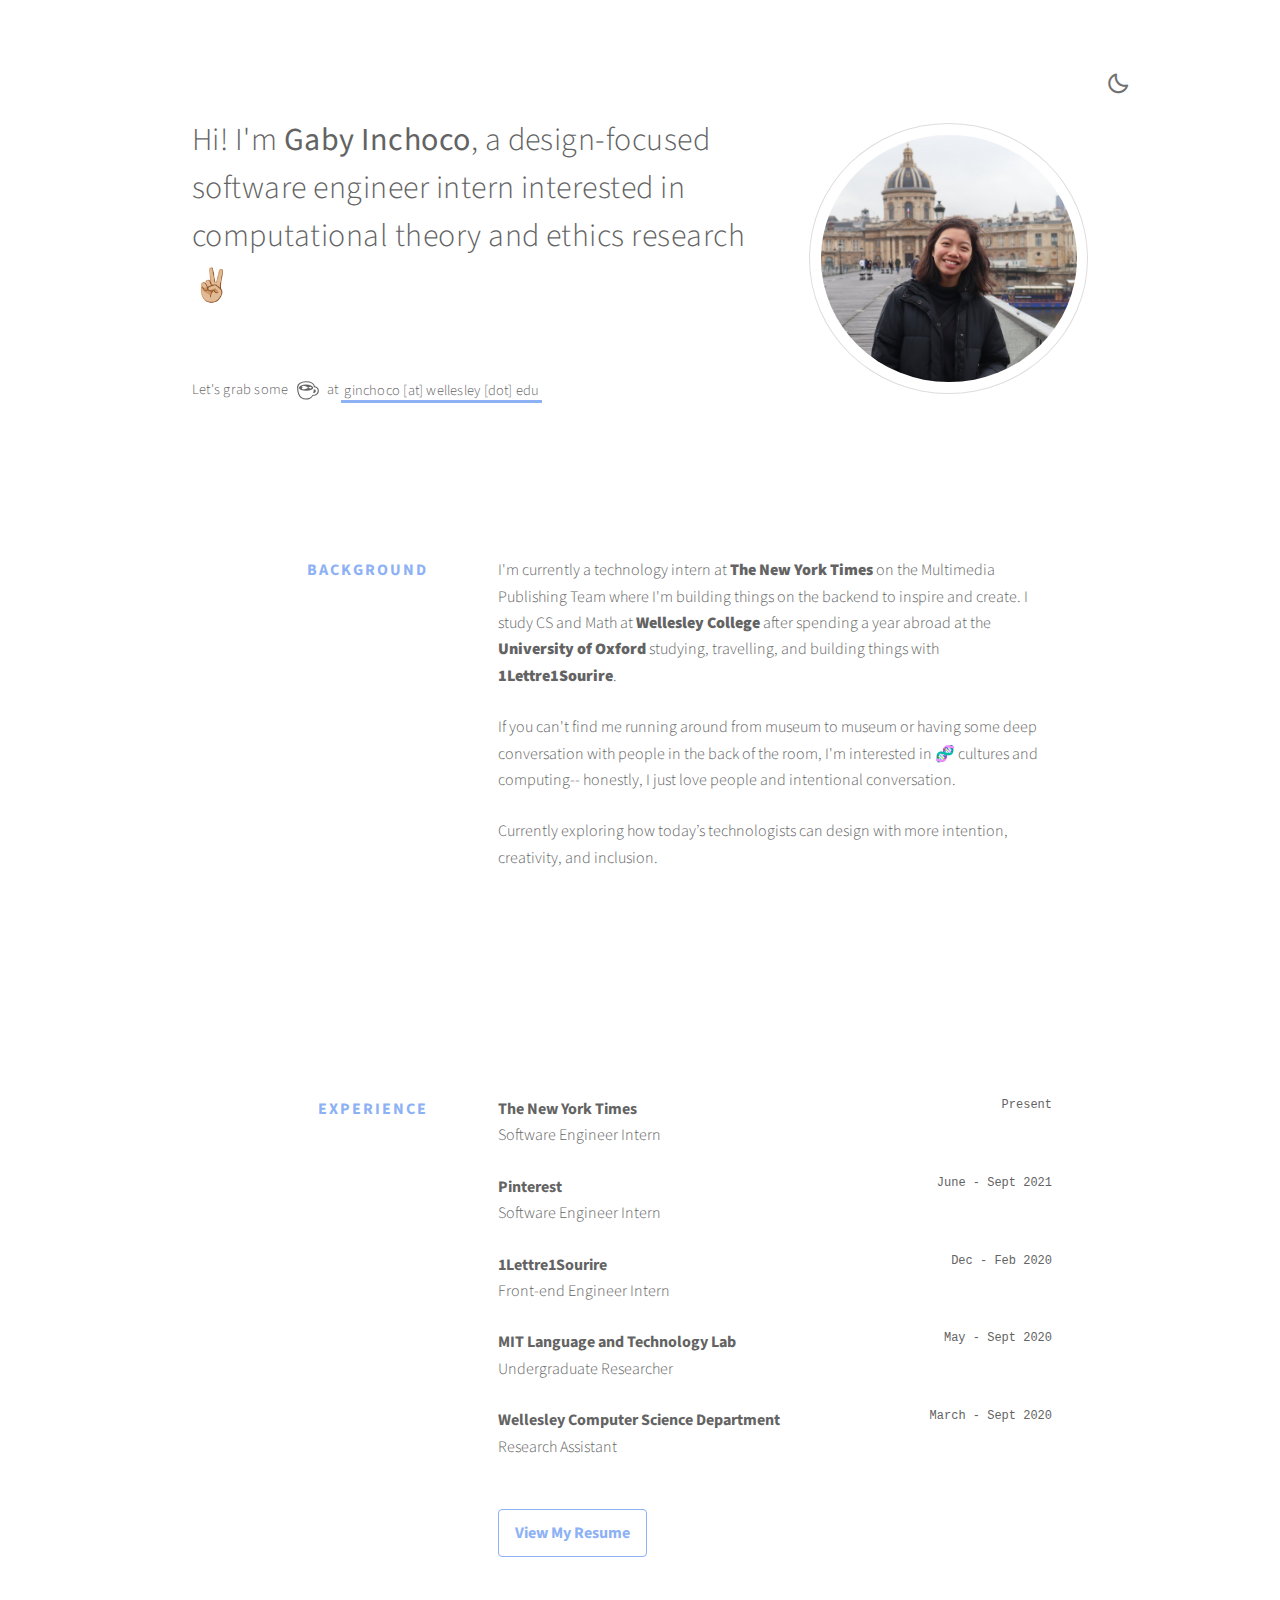
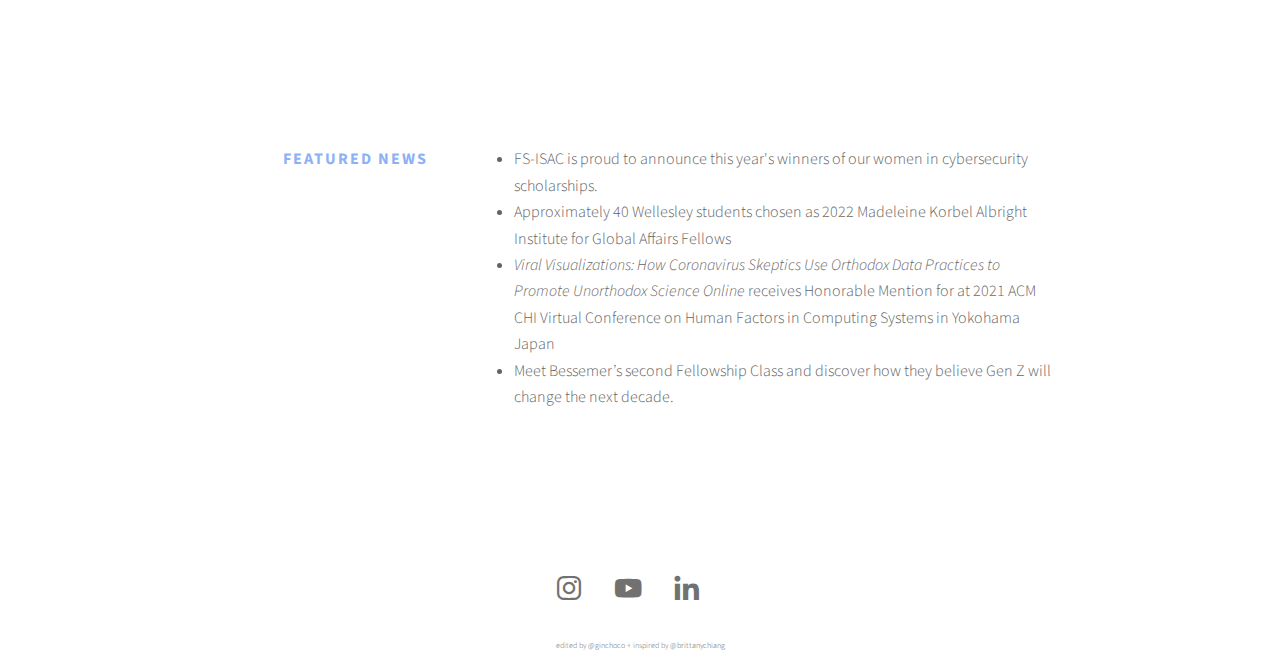
==== commit 378a70b2: "updated intro" ====
--- a/index.html
+++ b/index.html
@@ -54,13 +54,13 @@
 			<section class="section background">
 				<div class="section_title">Background</div>
 				<div class="section_content">
-					<p> I'm currently a software engineer intern at 
-						<a class="underline-link" href="https://www.pinterest.com/" target="_blank">Pinterest</a> 
-						building things on the backend to inspire and create. I study CS and Math at 
+					<p> I'm currently a technology intern at 
+						<a href="https://www.nytco.com/" class="underline-link">The New York Times</a>
+						on the Multimedia Publishing Team where I'm building things on the backend to inspire and create. I study CS and Math at 
 						<a class="underline-link" href="https://www.wellesley.edu/" target="_blank">Wellesley College</a> 
 						after spending a year abroad at the 
 						<a class="underline-link" href="https://www.ox.ac.uk/" target="_blank">University of Oxford</a> 
-						studying, travelling, and helping build 
+						studying, travelling, and building things with 
 						<a class="underline-link" href="https://1lettre1sourire.org/en/1-letter-1-smile/" target="_blank">1Lettre1Sourire</a>. 
 					</p>
 
@@ -132,7 +132,7 @@
                             <div class="job__position">Research Assistant</div>
                         </div>
 					</div>
-					<a href="Gabrielle Inchoco SWE Resume (1).pdf" target="_blank" class="arrow-link">View My Resume</a>
+					<a href="resume.pdf" target="_blank" class="arrow-link">View My Resume</a>
 				</div>
 			</section>
 
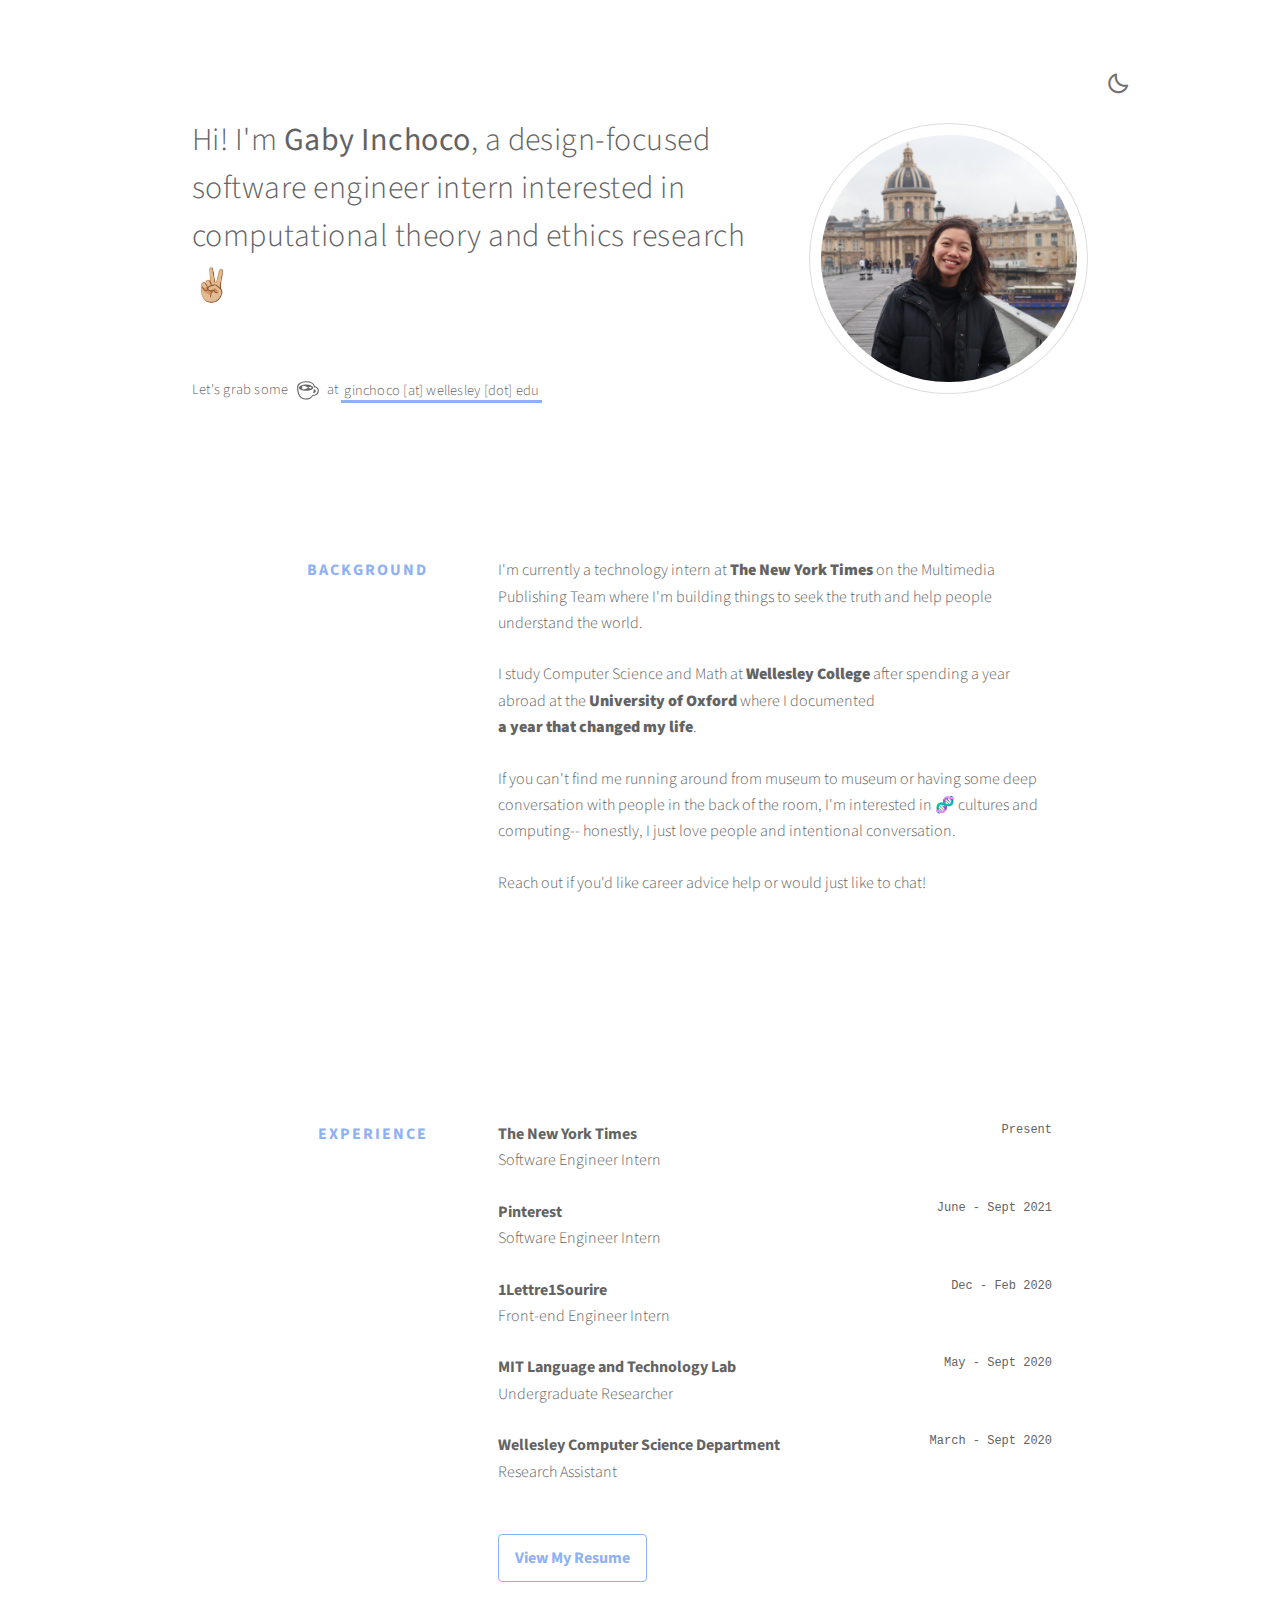
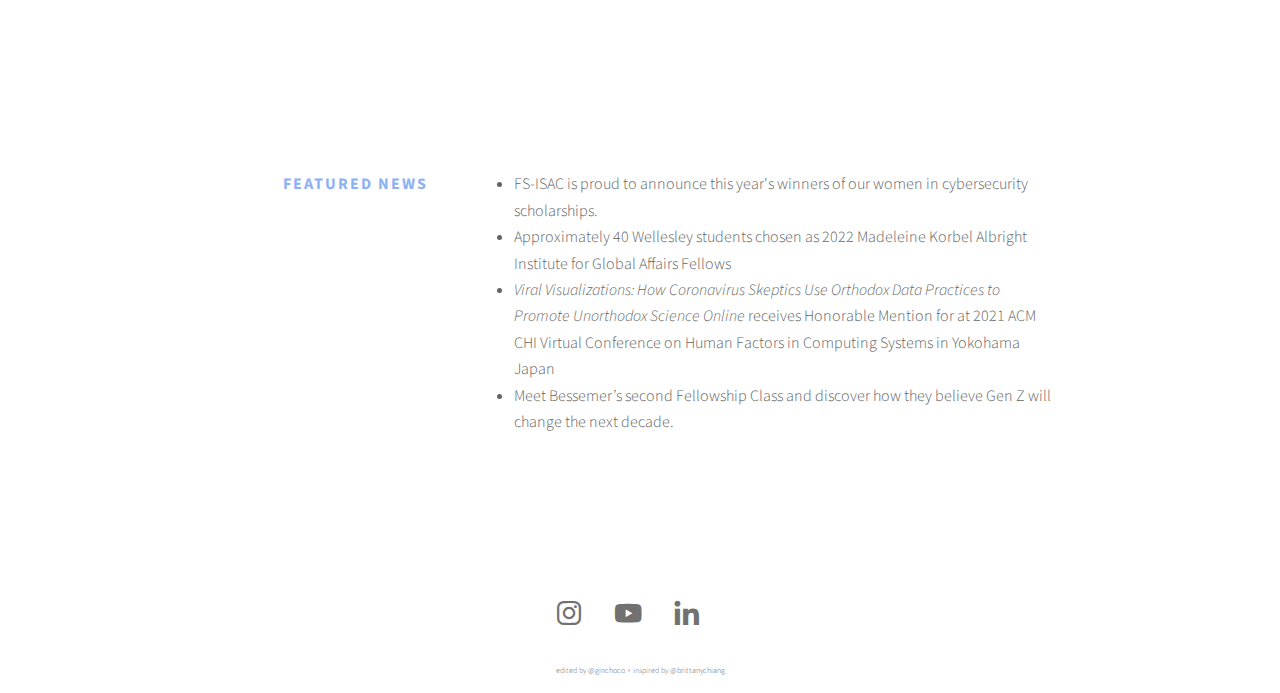
==== commit 83b13c10: "metadata description" ====
--- a/index.html
+++ b/index.html
@@ -5,7 +5,7 @@
 	<title>Gabrielle Inchoco | Home</title>
 	<meta charset="utf-8" />
 	<meta name="viewport" content="width=device-width, initial-scale=1, user-scalable=no" />
-	<meta name="description" content="Hi! I'm Gabrielle (or Gaby) Inchoco and welcome to my portfolio website. I'm a design-focused software engineer intern interested in computational theory and ethics research.">
+	<meta name="description" content="Hi! I'm Gabrielle (Gaby) Inchoco and welcome to my portfolio website. I'm a design-focused software engineer intern interested in computational theory and ethics research.">
 	<link rel="stylesheet" href="assets/css/main.css"/>
 	<link rel="stylesheet" href="https://unpkg.com/swiper/swiper-bundle.min.css"/>
 	<link rel="icon"
@@ -56,16 +56,21 @@
 				<div class="section_content">
 					<p> I'm currently a technology intern at 
 						<a href="https://www.nytco.com/" class="underline-link">The New York Times</a>
-						on the Multimedia Publishing Team where I'm building things on the backend to inspire and create. I study CS and Math at 
+						on the Multimedia Publishing Team where I'm building things to seek the truth and help people understand the world. 
+					</p>
+
+					<p>
+						I study Computer Science and Math at 
 						<a class="underline-link" href="https://www.wellesley.edu/" target="_blank">Wellesley College</a> 
 						after spending a year abroad at the 
 						<a class="underline-link" href="https://www.ox.ac.uk/" target="_blank">University of Oxford</a> 
-						studying, travelling, and building things with 
-						<a class="underline-link" href="https://1lettre1sourire.org/en/1-letter-1-smile/" target="_blank">1Lettre1Sourire</a>. 
+						where I documented
+						<a href="https://www.youtube.com/watch?v=W7AfBprnk9Y" class="underline-link">a year that changed my life</a>.
 					</p>
 
 					<p>If you can't find me running around from museum to museum or having some deep conversation with people in the back of the room, I'm interested in 🧬 cultures and computing-- honestly, I just love people and intentional conversation.</p>
-					<p>Currently exploring how today’s technologists can design with more intention, creativity, and inclusion.</p>
+					<p>Reach out if you'd like career advice help or would just like to chat!</p>
+					<!-- <p>Currently exploring how today’s technologists can design with more intention, creativity, and inclusion.</p> -->
 					<!-- <p>As a software engineer, I enjoy bridging the gap between engineering and design — combining my technical knowledge with my keen eye for design to create a beautiful product. My goal is to always build applications that are scalable and efficient under the hood while providing engaging, pixel-perfect user experiences.</p> -->
 					<!-- <p><strong>When I'm not working</strong>, I'm probably painting, making videos, or spending hours in a museum.</p> -->
 				</div>
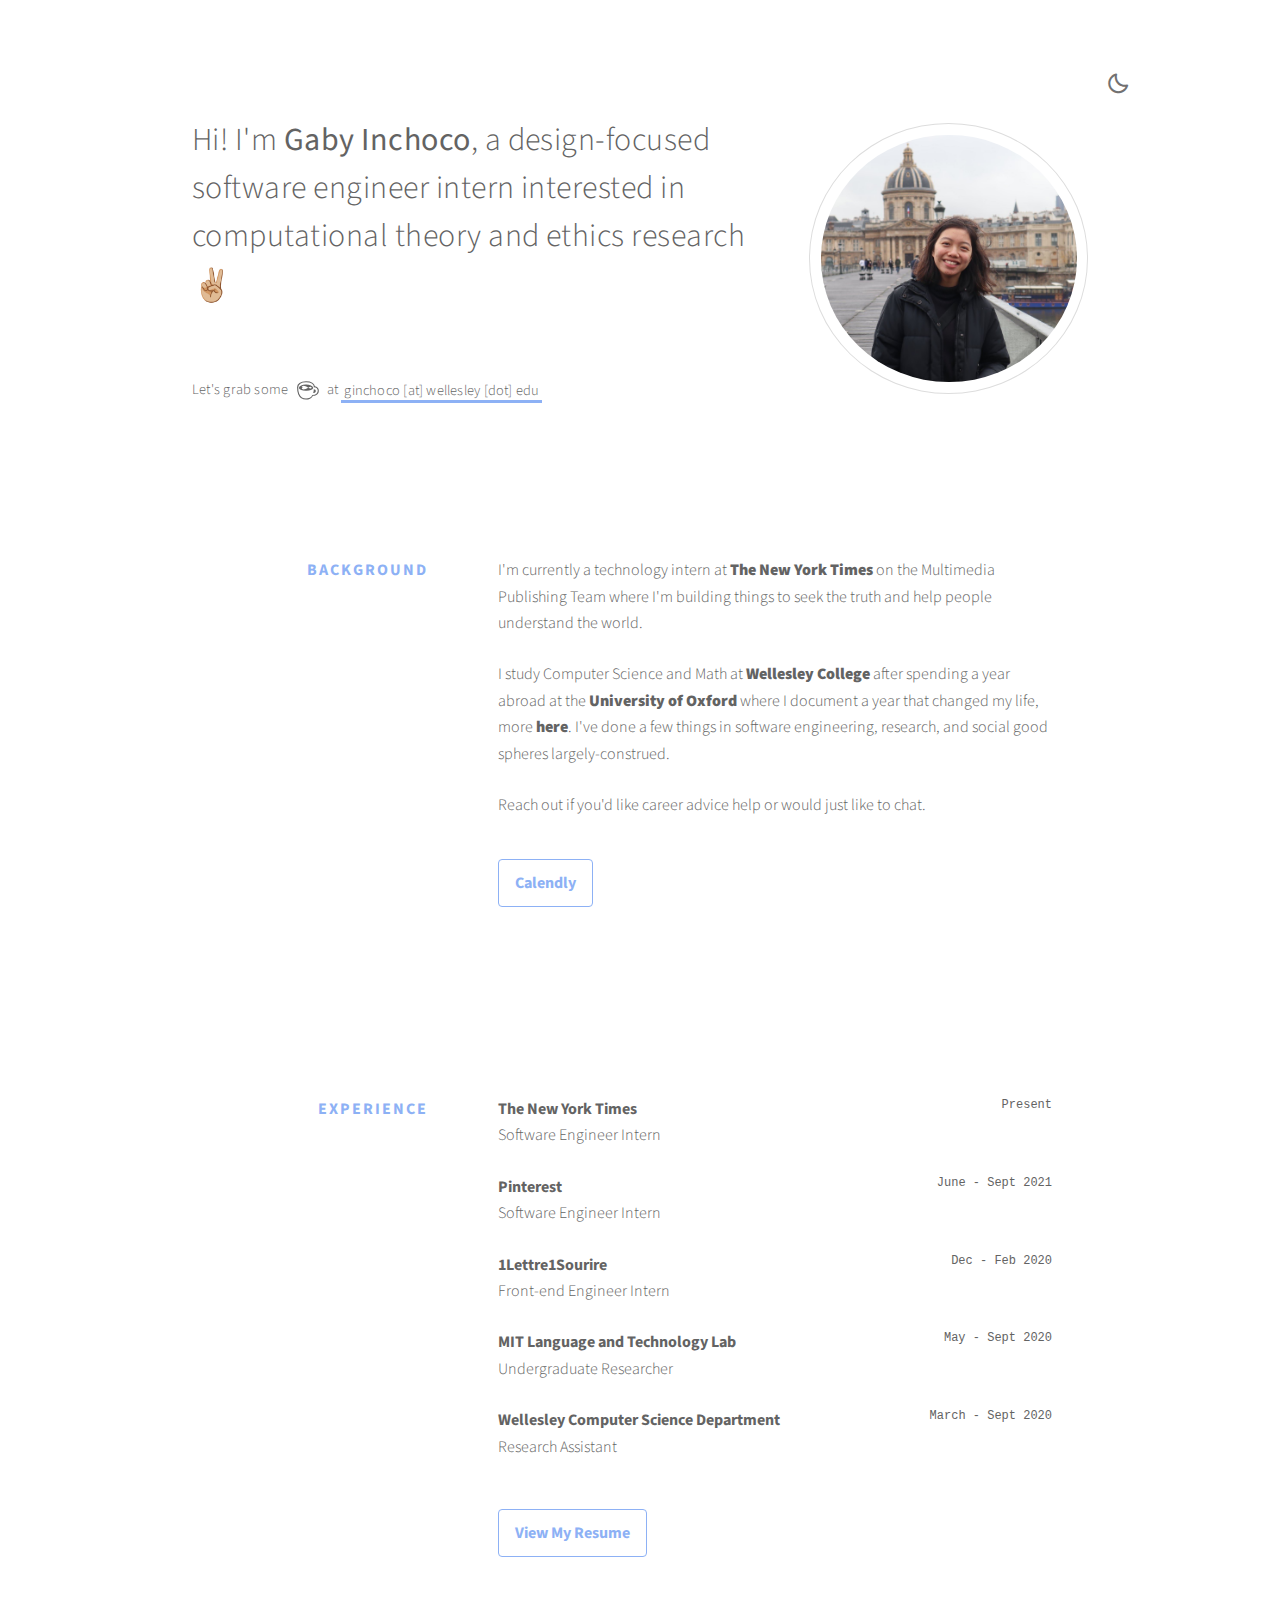
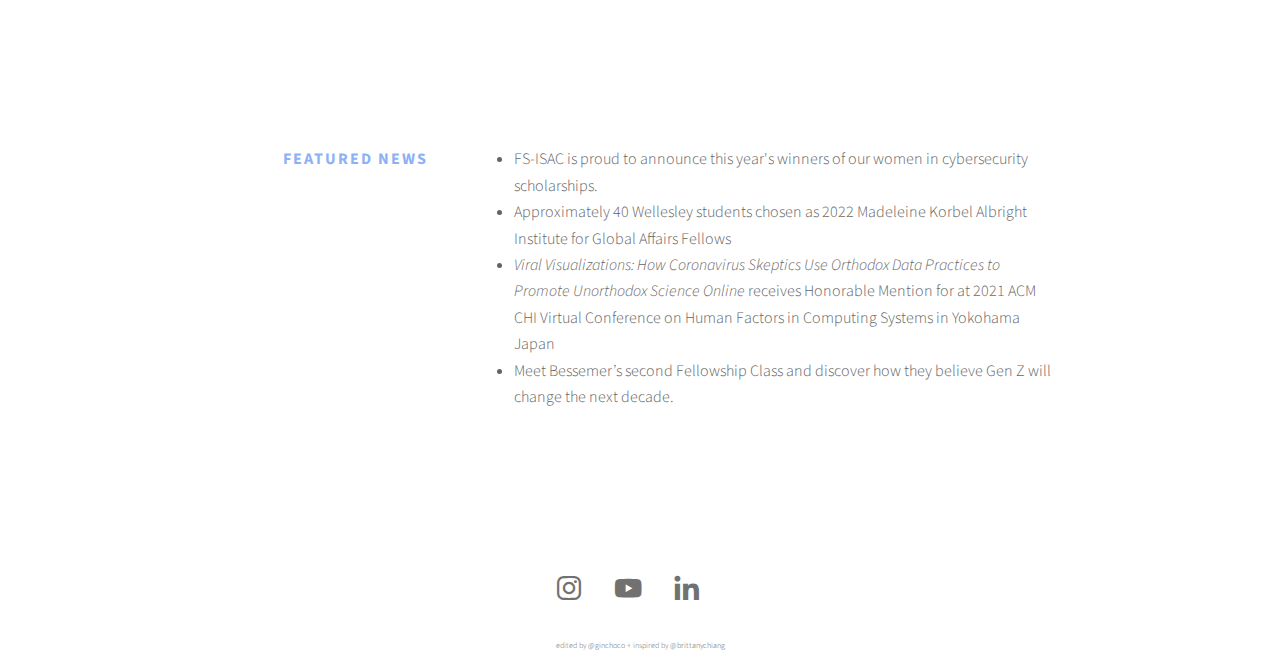
==== commit d5bd32b6: "updated intro" ====
--- a/index.html
+++ b/index.html
@@ -64,17 +64,23 @@
 						<a class="underline-link" href="https://www.wellesley.edu/" target="_blank">Wellesley College</a> 
 						after spending a year abroad at the 
 						<a class="underline-link" href="https://www.ox.ac.uk/" target="_blank">University of Oxford</a> 
-						where I documented
-						<a href="https://www.youtube.com/watch?v=W7AfBprnk9Y" class="underline-link">a year that changed my life</a>.
+						where I document a year that changed my life, more 
+						<a href="https://www.youtube.com/watch?v=W7AfBprnk9Y" class="underline-link">here</a>.
+						I've done a few things in software engineering, research, and social good spheres largely-construed.
 					</p>
 
-					<p>If you can't find me running around from museum to museum or having some deep conversation with people in the back of the room, I'm interested in 🧬 cultures and computing-- honestly, I just love people and intentional conversation.</p>
-					<p>Reach out if you'd like career advice help or would just like to chat!</p>
-					<!-- <p>Currently exploring how today’s technologists can design with more intention, creativity, and inclusion.</p> -->
-					<!-- <p>As a software engineer, I enjoy bridging the gap between engineering and design — combining my technical knowledge with my keen eye for design to create a beautiful product. My goal is to always build applications that are scalable and efficient under the hood while providing engaging, pixel-perfect user experiences.</p> -->
-					<!-- <p><strong>When I'm not working</strong>, I'm probably painting, making videos, or spending hours in a museum.</p> -->
-				</div>
-			</section>
+					<p>
+						Reach out if you'd like career advice help or would just like to chat.</p>
+					<br>
+					<a href="https://calendly.com/ginchoco/15min" target="_blank" class="arrow-link">Calendly</a>
+				</div>
+			</section>
+			
+			<!-- <p> If you can't find me running around from museum to museum or having some deep conversation with people in the back of the room, I like cultures and computing 🧬 -- I like people and intentional conversation.</p> -->
+			<!-- <p>Currently exploring how today’s technologists can design with more intention, creativity, and inclusion.</p> -->
+			<!-- <p>As a software engineer, I enjoy bridging the gap between engineering and design — combining my technical knowledge with my keen eye for design to create a beautiful product. My goal is to always build applications that are scalable and efficient under the hood while providing engaging, pixel-perfect user experiences.</p> -->
+			<!-- <p><strong>When I'm not working</strong>, I'm probably painting, making videos, or spending hours in a museum.</p> -->
+					
 
 			<!-- Experience -->
 			<section class="section experience">
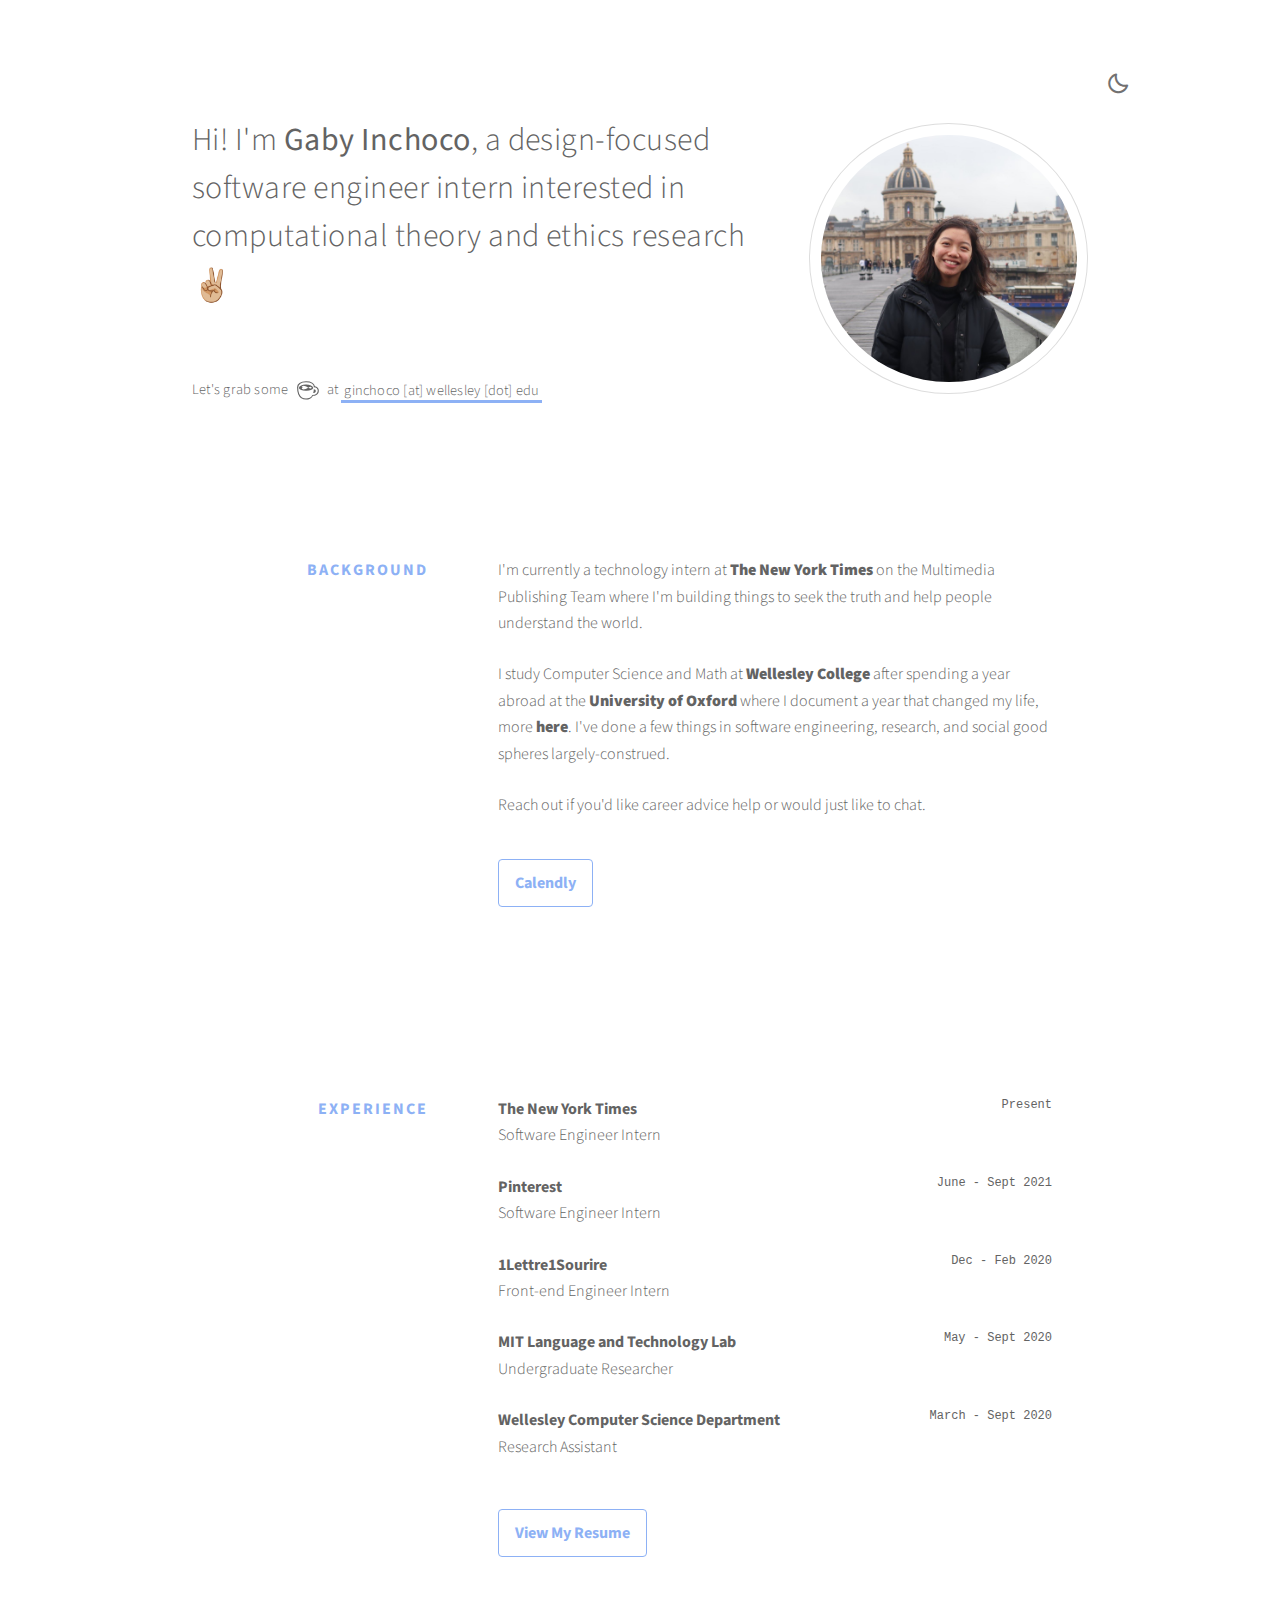
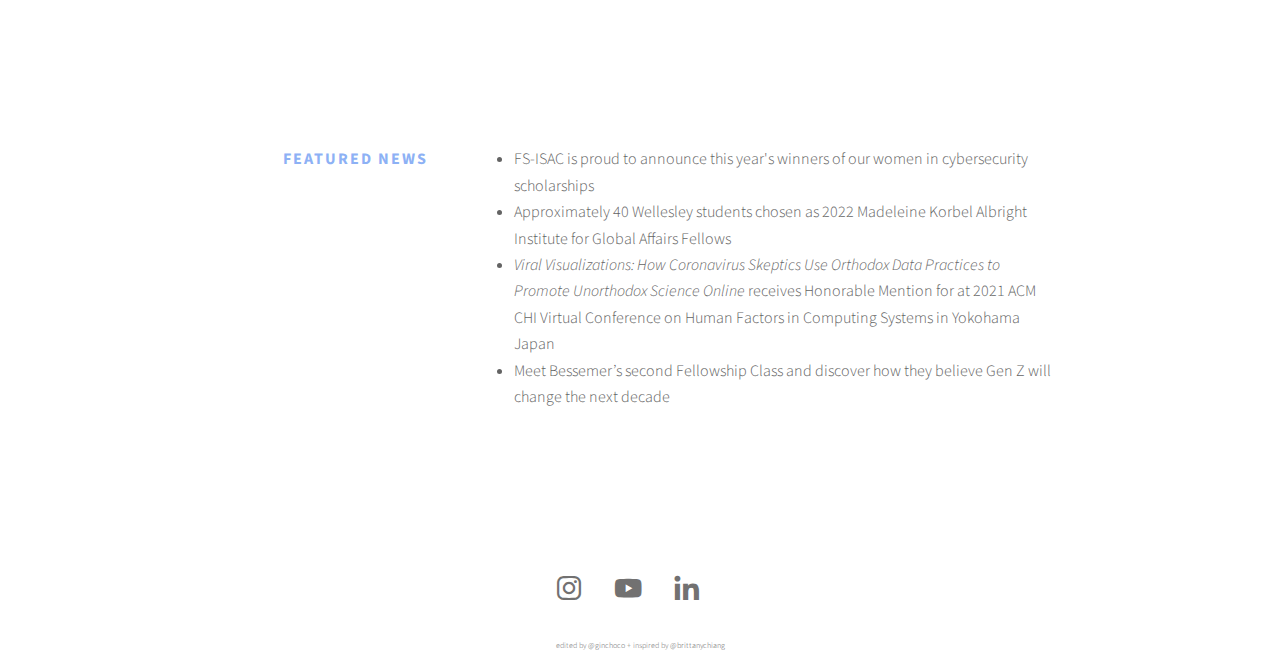
==== commit 04bb2020: "nit" ====
--- a/index.html
+++ b/index.html
@@ -152,10 +152,10 @@
 				<div class="section_title">Featured News</div>
 				<div class="section_content">
 					<ul >
-						<li><a href="https://www.fsisac.com/2020-scholarship-winners">FS-ISAC is proud to announce this year's winners of our women in cybersecurity scholarships.</a></li>
+						<li><a href="https://www.fsisac.com/2020-scholarship-winners">FS-ISAC is proud to announce this year's winners of our women in cybersecurity scholarships</a></li>
 						<li><a href="https://www.wellesley.edu/albright/fellowship/fellows">Approximately 40 Wellesley students chosen as 2022 Madeleine Korbel Albright Institute for Global Affairs Fellows</a></li>
 						<li><a href="https://dl.acm.org/doi/proceedings/10.1145/3411764?tocHeading=heading49"><i>Viral Visualizations: How Coronavirus Skeptics Use Orthodox Data Practices to Promote Unorthodox Science Online</i> receives Honorable Mention for at 2021 ACM CHI Virtual Conference on Human Factors in Computing Systems in Yokohama Japan</a></li>
-						<li><a href="https://www.bvp.com/news/bessemers-2021-fellowship-class">Meet Bessemer’s second Fellowship Class and discover how they believe Gen Z will change the next decade. </a></li>
+						<li><a href="https://www.bvp.com/news/bessemers-2021-fellowship-class">Meet Bessemer’s second Fellowship Class and discover how they believe Gen Z will change the next decade</a></li>
 					</ul>
 				</div>
 			</section>
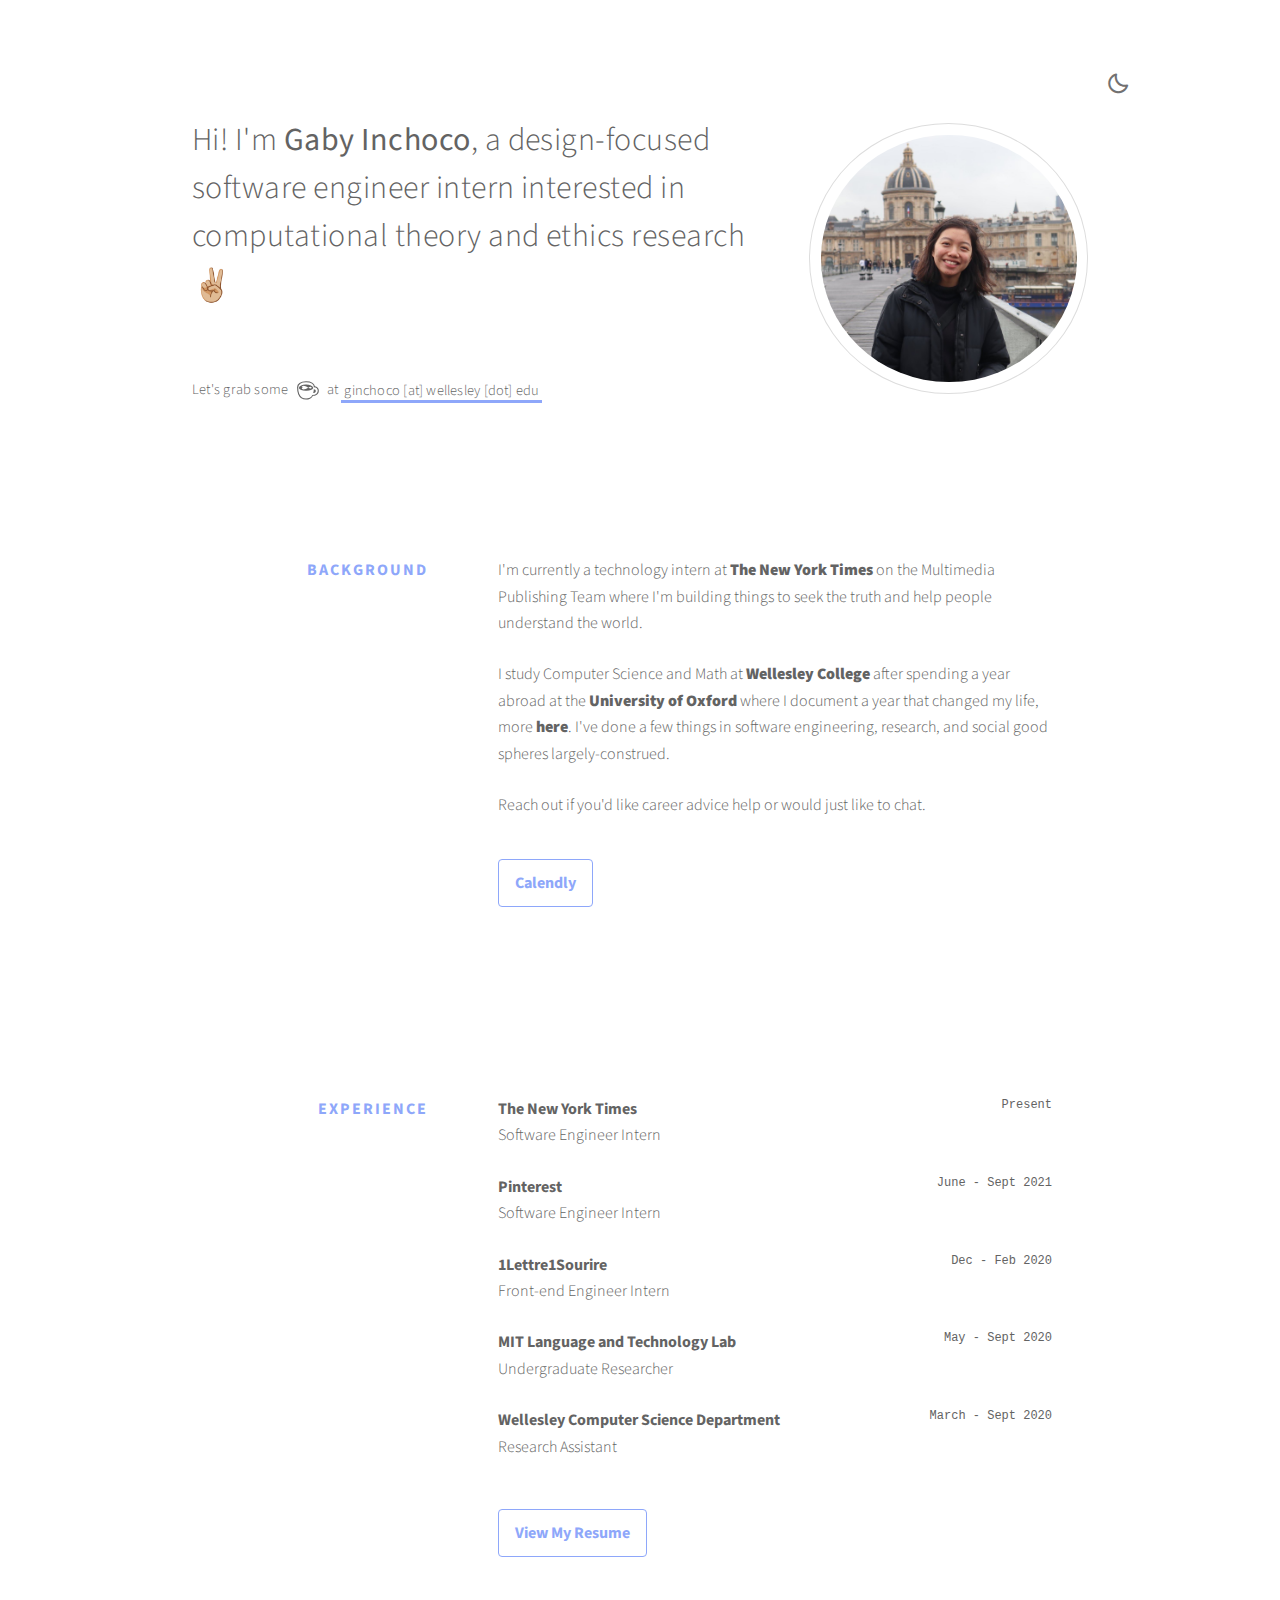
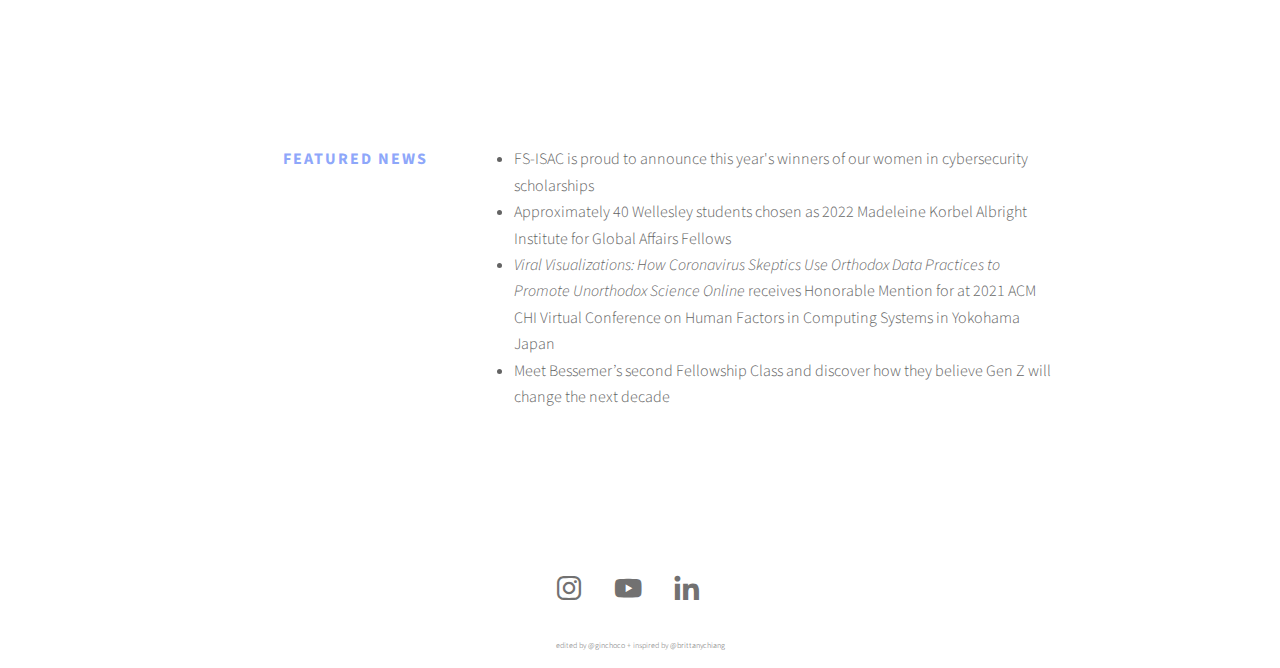
==== commit 54aa4c28: "update open link in new tab and fsisac and albright links" ====
--- a/index.html
+++ b/index.html
@@ -55,24 +55,24 @@
 				<div class="section_title">Background</div>
 				<div class="section_content">
 					<p> I'm currently a technology intern at 
-						<a href="https://www.nytco.com/" class="underline-link">The New York Times</a>
+						<a href="https://www.nytco.com/" target="_blank" rel="noopener noreferrer" class="underline-link">The New York Times</a>
 						on the Multimedia Publishing Team where I'm building things to seek the truth and help people understand the world. 
 					</p>
 
 					<p>
 						I study Computer Science and Math at 
-						<a class="underline-link" href="https://www.wellesley.edu/" target="_blank">Wellesley College</a> 
+						<a class="underline-link" href="https://www.wellesley.edu/" target="_blank" rel="noopener noreferrer">Wellesley College</a> 
 						after spending a year abroad at the 
-						<a class="underline-link" href="https://www.ox.ac.uk/" target="_blank">University of Oxford</a> 
+						<a class="underline-link" href="https://www.ox.ac.uk/" target="_blank" rel="noopener noreferrer">University of Oxford</a> 
 						where I document a year that changed my life, more 
-						<a href="https://www.youtube.com/watch?v=W7AfBprnk9Y" class="underline-link">here</a>.
+						<a href="https://www.youtube.com/watch?v=W7AfBprnk9Y" target="_blank" rel="noopener noreferrer" class="underline-link">here</a>.
 						I've done a few things in software engineering, research, and social good spheres largely-construed.
 					</p>
 
 					<p>
 						Reach out if you'd like career advice help or would just like to chat.</p>
 					<br>
-					<a href="https://calendly.com/ginchoco/15min" target="_blank" class="arrow-link">Calendly</a>
+					<a href="https://calendly.com/ginchoco/15min" target="_blank" rel="noopener noreferrer" class="arrow-link">Calendly</a>
 				</div>
 			</section>
 			
@@ -92,7 +92,7 @@
 						<div class="job">
                             <div class="time-place">
                                 <div class="job__company">
-                                    <a href="https://www.nytco.com/" target="_blank">The New York Times</a>
+                                    <a href="https://www.nytco.com/" target="_blank" rel="noopener noreferrer">The New York Times</a>
                                 </div>
                                 <div class="job__time">Present</div>
                             </div>
@@ -103,7 +103,7 @@
 						<div class="job">
                             <div class="time-place">
                                 <div class="job__company">
-                                    <a href="https://www.pinterest.com/" target="_blank">Pinterest</a>
+                                    <a href="https://www.pinterest.com/" target="_blank" rel="noopener noreferrer">Pinterest</a>
                                 </div>
                                 <div class="job__time">June - Sept 2021</div>
                             </div>
@@ -114,7 +114,7 @@
 						<div class="job">
                             <div class="time-place">
                                 <div class="job__company">
-                                    <a href="https://1lettre1sourire.org/en/1-letter-1-smile/" target="_blank">1Lettre1Sourire</a>
+                                    <a href="https://1lettre1sourire.org/en/1-letter-1-smile/" target="_blank" rel="noopener noreferrer">1Lettre1Sourire</a>
                                 </div>
                                 <div class="job__time">Dec - Feb 2020</div>
                             </div>
@@ -125,7 +125,7 @@
 						<div class="job">
                             <div class="time-place">
                                 <div class="job__company">
-                                    <a href="https://langtechlab.mit.edu/" target="_blank">MIT Language and Technology Lab</a>
+                                    <a href="https://langtechlab.mit.edu/" target="_blank" rel="noopener noreferrer">MIT Language and Technology Lab</a>
                                 </div>
                                 <div class="job__time">May - Sept 2020</div>
                             </div>
@@ -136,14 +136,14 @@
 						<div class="job">
                             <div class="time-place">
                                 <div class="job__company">
-                                    <a href="https://www.wellesley.edu/cs" target="_blank">Wellesley Computer Science Department</a>
+                                    <a href="https://www.wellesley.edu/cs" target="_blank" rel="noopener noreferrer">Wellesley Computer Science Department</a>
                                 </div>
                                 <div class="job__time">March - Sept 2020</div>
                             </div>
                             <div class="job__position">Research Assistant</div>
                         </div>
 					</div>
-					<a href="resume.pdf" target="_blank" class="arrow-link">View My Resume</a>
+					<a href="resume.pdf" target="_blank" rel="noopener noreferrer" class="arrow-link">View My Resume</a>
 				</div>
 			</section>
 
@@ -152,10 +152,10 @@
 				<div class="section_title">Featured News</div>
 				<div class="section_content">
 					<ul >
-						<li><a href="https://www.fsisac.com/2020-scholarship-winners">FS-ISAC is proud to announce this year's winners of our women in cybersecurity scholarships</a></li>
-						<li><a href="https://www.wellesley.edu/albright/fellowship/fellows">Approximately 40 Wellesley students chosen as 2022 Madeleine Korbel Albright Institute for Global Affairs Fellows</a></li>
-						<li><a href="https://dl.acm.org/doi/proceedings/10.1145/3411764?tocHeading=heading49"><i>Viral Visualizations: How Coronavirus Skeptics Use Orthodox Data Practices to Promote Unorthodox Science Online</i> receives Honorable Mention for at 2021 ACM CHI Virtual Conference on Human Factors in Computing Systems in Yokohama Japan</a></li>
-						<li><a href="https://www.bvp.com/news/bessemers-2021-fellowship-class">Meet Bessemer’s second Fellowship Class and discover how they believe Gen Z will change the next decade</a></li>
+						<li><a href="https://www.fsisac.com/scholarships2021" target="_blank" rel="noopener noreferrer">FS-ISAC is proud to announce this year's winners of our women in cybersecurity scholarships</a></li>
+						<li><a href="https://www.wellesley.edu/albright/fellowship/fellows/gaby-inchoco" target="_blank" rel="noopener noreferrer">Approximately 40 Wellesley students chosen as 2022 Madeleine Korbel Albright Institute for Global Affairs Fellows</a></li>
+						<li><a href="https://dl.acm.org/doi/proceedings/10.1145/3411764?tocHeading=heading49" target="_blank" rel="noopener noreferrer"><i>Viral Visualizations: How Coronavirus Skeptics Use Orthodox Data Practices to Promote Unorthodox Science Online</i> receives Honorable Mention for at 2021 ACM CHI Virtual Conference on Human Factors in Computing Systems in Yokohama Japan</a></li>
+						<li><a href="https://www.bvp.com/news/bessemers-2021-fellowship-class" target="_blank" rel="noopener noreferrer">Meet Bessemer’s second Fellowship Class and discover how they believe Gen Z will change the next decade</a></li>
 					</ul>
 				</div>
 			</section>
@@ -184,6 +184,8 @@
 	</div>
 
 	<!-- Scripts -->
+	<script>"use strict"; document.addEventListener('DOMContentLoaded', function () { if (window.hideYTActivated) return; if (typeof YT === 'undefined') { let tag = document.createElement('script'); tag.src = "https://www.youtube.com/iframe_api"; let firstScriptTag = document.getElementsByTagName('script')[0]; firstScriptTag.parentNode.insertBefore(tag, firstScriptTag); } let onYouTubeIframeAPIReadyCallbacks = []; for (let playerWrap of document.querySelectorAll(".hytPlayerWrap")) { let playerFrame = playerWrap.querySelector("iframe"); let onPlayerStateChange = function (event) { if (event.data == YT.PlayerState.ENDED) { playerWrap.classList.add("ended"); } else if (event.data == YT.PlayerState.PAUSED) { playerWrap.classList.add("paused"); } else if (event.data == YT.PlayerState.PLAYING) { playerWrap.classList.remove("ended"); playerWrap.classList.remove("paused"); } }; let player; onYouTubeIframeAPIReadyCallbacks.push(function () { player = new YT.Player(playerFrame, { events: { 'onStateChange': onPlayerStateChange } }); }); playerWrap.addEventListener("click", function () { let playerState = player.getPlayerState(); if (playerState == YT.PlayerState.ENDED) { player.seekTo(0); } else if (playerState == YT.PlayerState.PAUSED) { player.playVideo(); } }); } window.onYouTubeIframeAPIReady = function () { for (let callback of onYouTubeIframeAPIReadyCallbacks) { callback(); } }; window.hideYTActivated = true; });</script>
+
 	<script src="assets/js/jquery.min.js"></script>
 	<script src="assets/js/jquery.scrollex.min.js"></script>
 	<script src="assets/js/jquery.scrolly.min.js"></script>
@@ -205,6 +207,7 @@
 	  </script>
 </body>
 
+
 </html>
 
 
--- a/assets/css/main.css
+++ b/assets/css/main.css
@@ -5,7 +5,7 @@
 :root {
 	--background-color: white;
 	--text-color: #636363; /* #636363 */
-	--highlight-color: #8db1f5;
+	--highlight-color: #8ea7fa;
 	--other-highlight-color: #8db2f531;
 	--icon-color: #727171;
 }
@@ -75,6 +75,41 @@
 	appearance: none;
 }
 
+  .hytPlayerWrap {
+	display: inline-block;
+	position: relative;
+	border-radius: 10px;
+	overflow: hidden;
+	z-index: 1;
+	height: 360px;
+	width: 640px;
+}
+
+.hytPlayerWrap.ended::after {
+	content: "";
+	position: absolute;
+	top: 0;
+	left: 0;
+	bottom: 0;
+	right: 0;
+	cursor: pointer;
+	background-color: black;
+	background-repeat: no-repeat;
+	background-position: center;
+	background-size: 64px 64px;
+	background-image: url([data-uri])
+}
+
+.hytPlayerWrap.paused::after {
+	content: "";
+	position: absolute;
+	cursor: pointer;
+	background-color: black;
+	background-repeat: no-repeat;
+	background-position: center;
+	background-size: 40px 40px;
+	background-image: url([data-uri])
+}
 /* Basic */
 
 	@-ms-viewport {
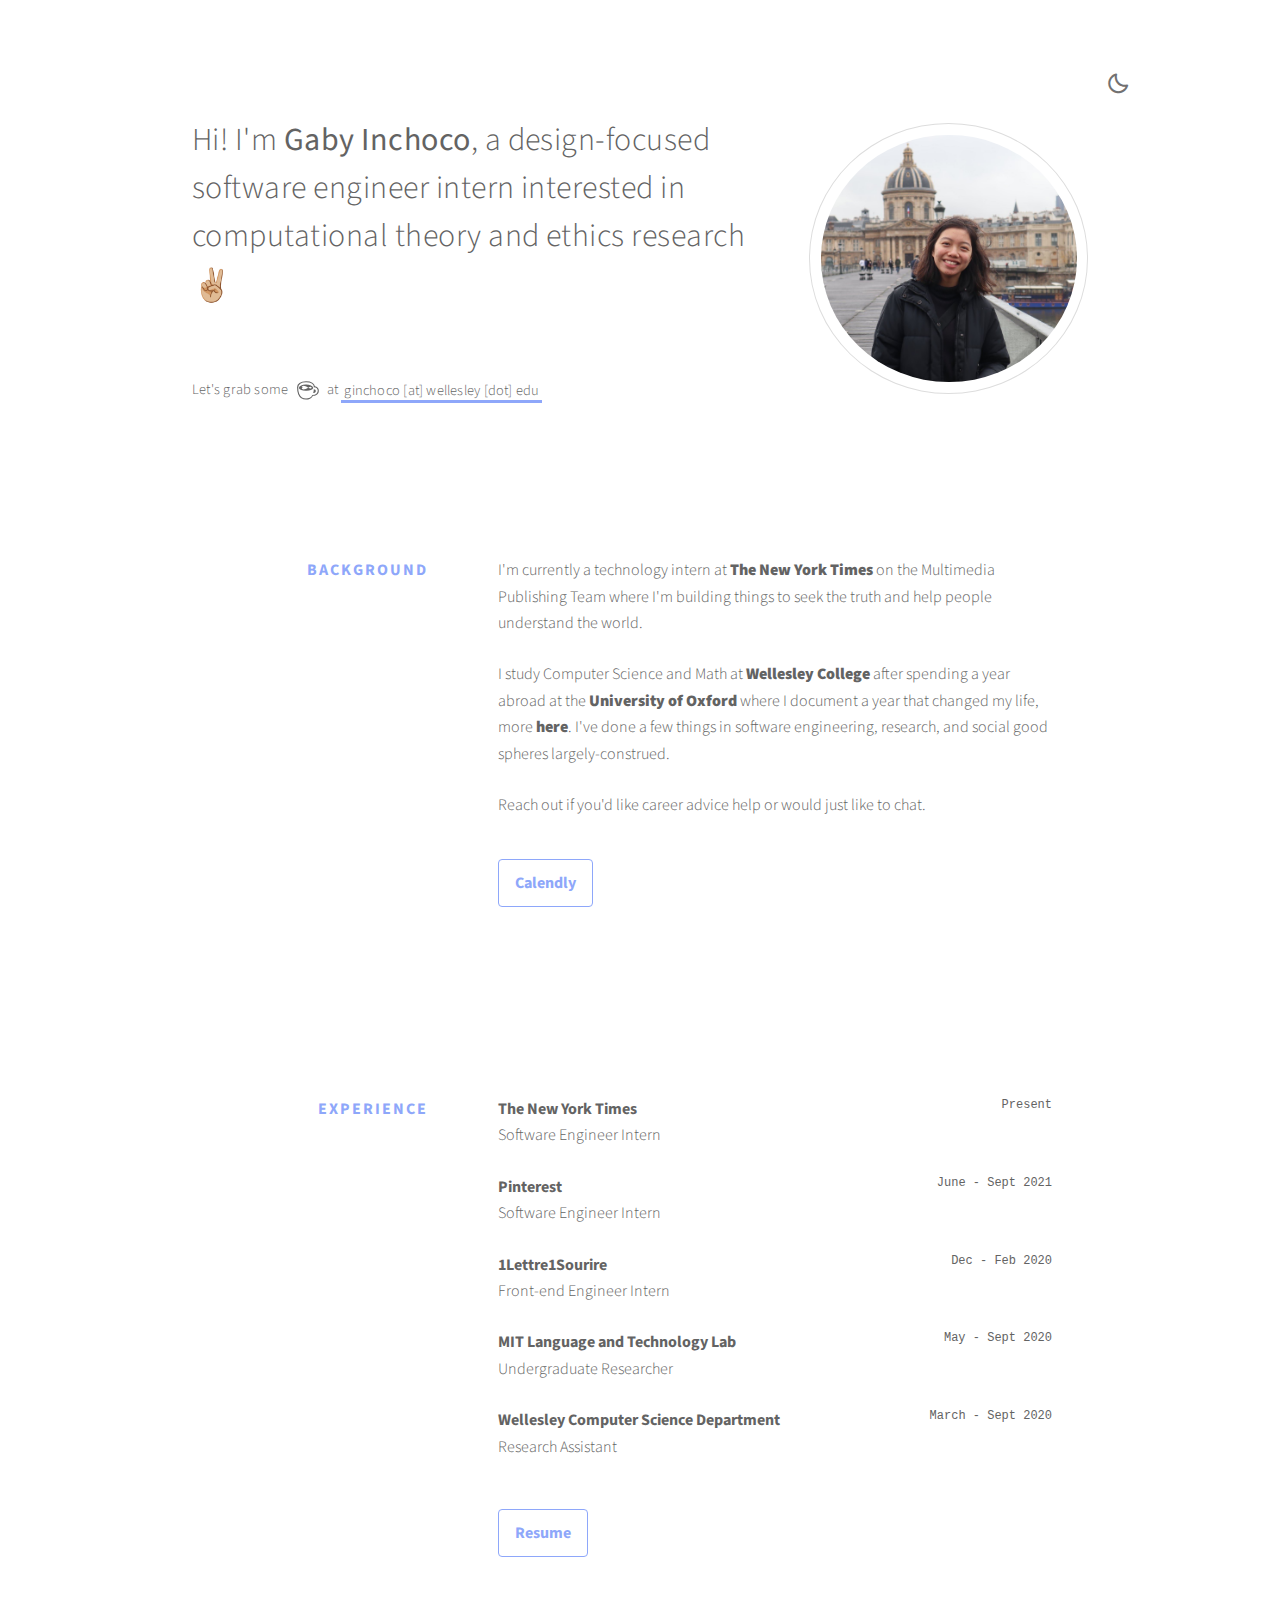
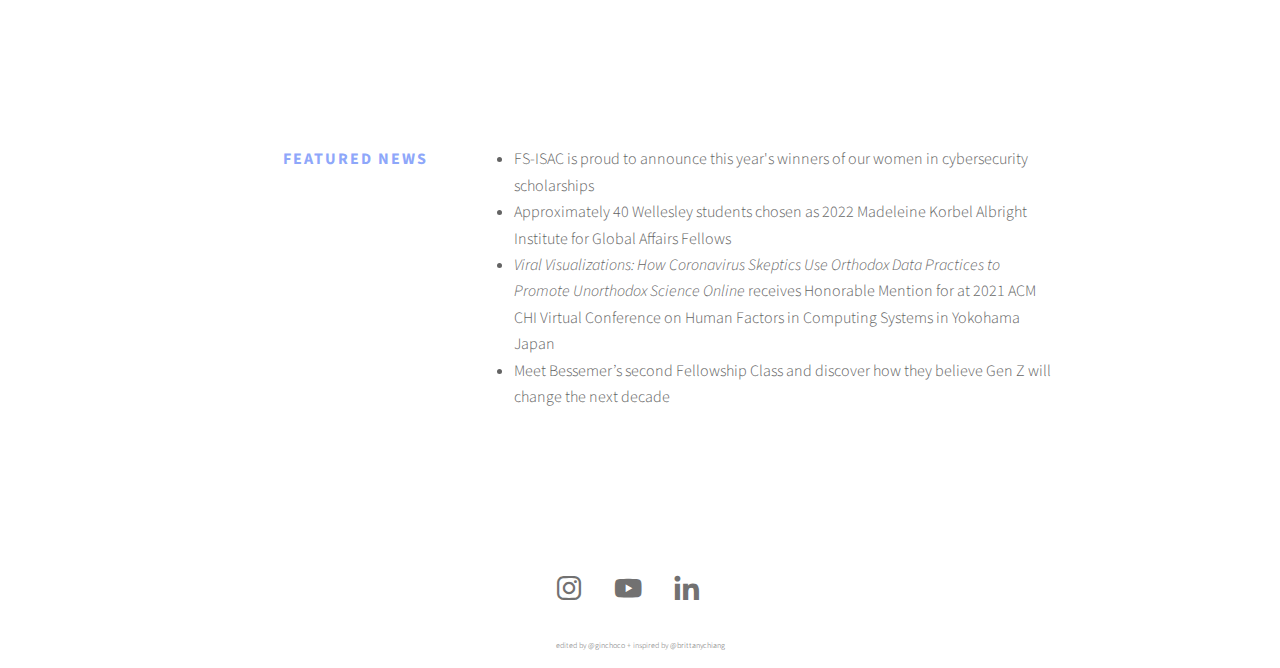
==== commit 784183f0: "remove view my" ====
--- a/index.html
+++ b/index.html
@@ -143,7 +143,7 @@
                             <div class="job__position">Research Assistant</div>
                         </div>
 					</div>
-					<a href="resume.pdf" target="_blank" rel="noopener noreferrer" class="arrow-link">View My Resume</a>
+					<a href="resume.pdf" target="_blank" rel="noopener noreferrer" class="arrow-link">Resume</a>
 				</div>
 			</section>
 
